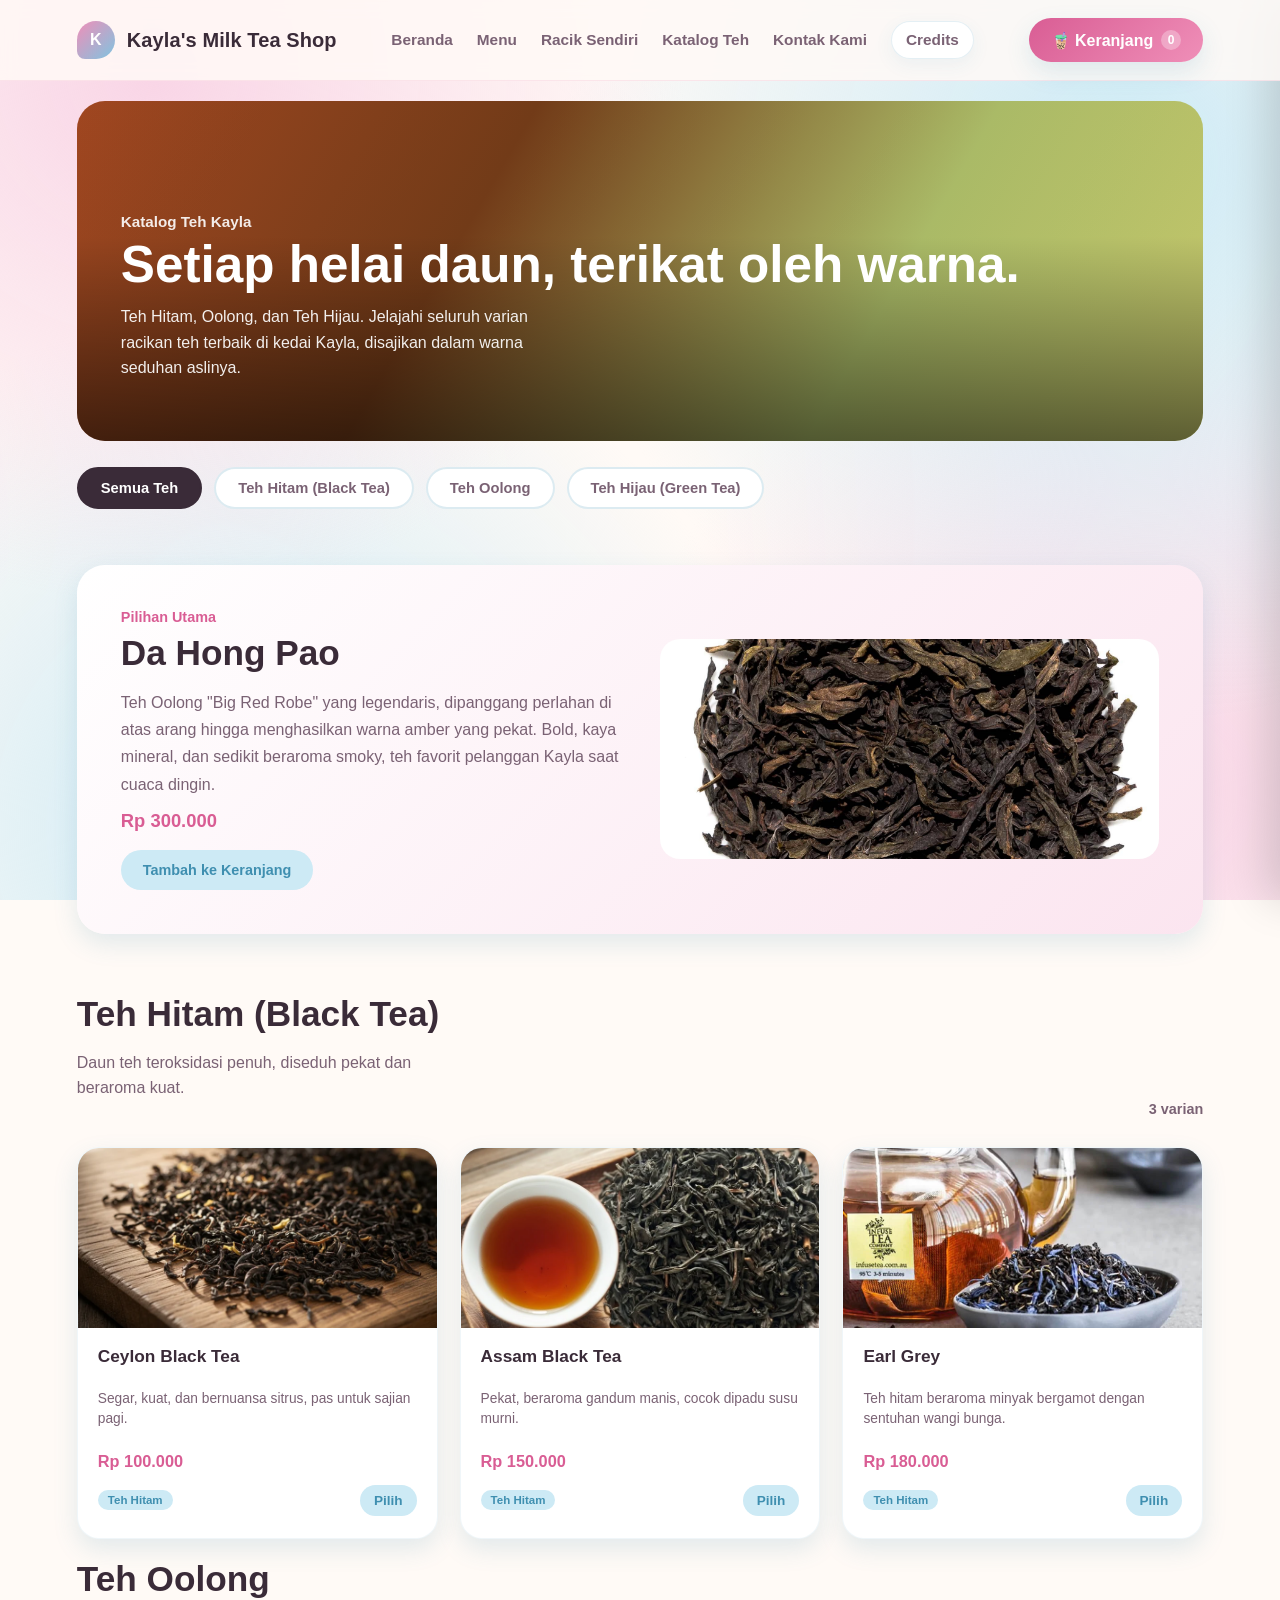
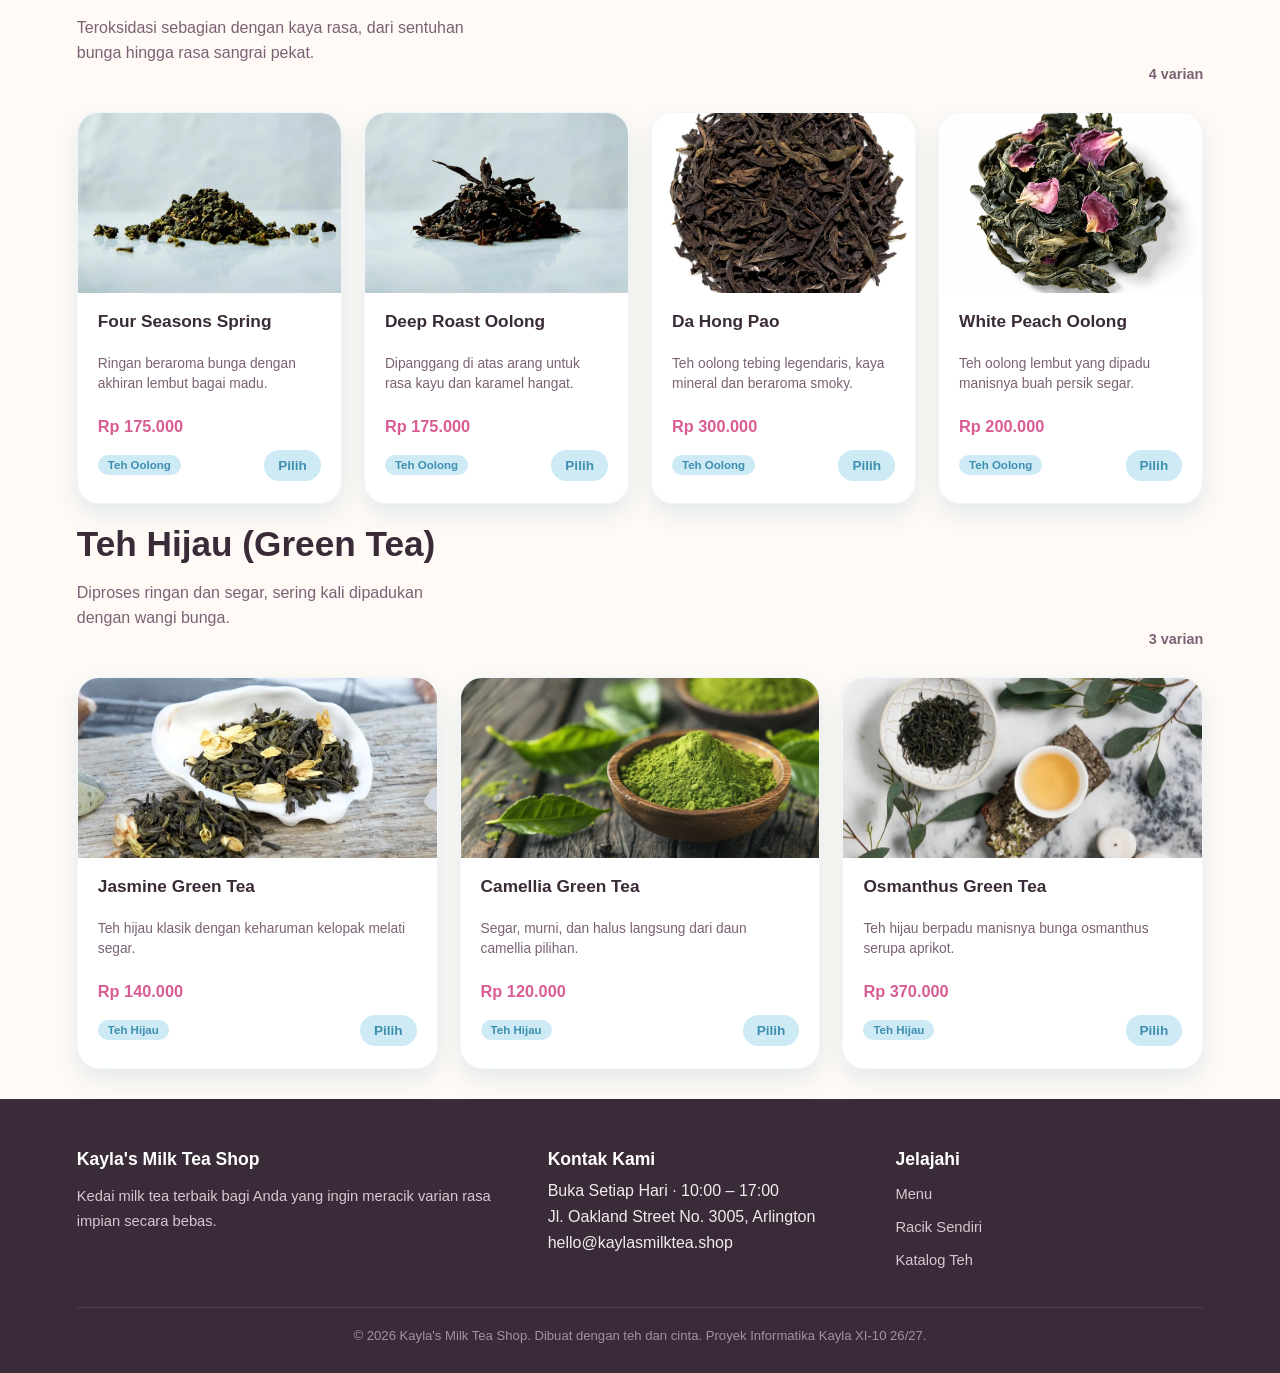
==== catalogue.html @ 1585f3e2 "Remove add to cart button listener for daHongPao Removed event listener for adding daHongPao to cart" ====
<!doctype html>
<html lang="id">
  <head>
    <meta charset="UTF-8" />
    <meta name="viewport" content="width=device-width, initial-scale=1.0" />
    <title>Katalog Teh · Kayla's Milk Tea Shop</title>
    <style>
      :root {
        --pink-soft: #f9d5e6;
        --pink: #ef8fb8;
        --pink-deep: #d95d94;
        --blue-soft: #cdeaf5;
        --blue: #7fc4e0;
        --blue-deep: #3f8fb0;
        --cream: #fffaf6;
        --ink: #3a2b38;
        --ink-soft: #7a6274;
        --shadow: 0 10px 24px rgba(63, 143, 176, 0.15);
      }

      * {
        box-sizing: border-box;
      }
      html {
        scroll-behavior: smooth;
      }

      body {
        margin: 0;
        background: var(--cream);
        color: var(--ink);
        font-family: "Helvetica", sans-serif;
        overflow-x: hidden;
      }

      h1,
      h2,
      h3,
      .display {
        font-family: "Helvetica", cursive;
        font-weight: 700;
        margin: 0;
      }
      a {
        color: inherit;
        text-decoration: none;
      }

      .bg-swirl {
        position: fixed;
        inset: 0;
        z-index: -1;
        background:
          radial-gradient(
            circle at 12% 8%,
            var(--pink-soft) 0%,
            transparent 38%
          ),
          radial-gradient(
            circle at 88% 18%,
            var(--blue-soft) 0%,
            transparent 42%
          ),
          radial-gradient(
            circle at 20% 92%,
            var(--blue-soft) 0%,
            transparent 40%
          ),
          radial-gradient(
            circle at 90% 88%,
            var(--pink-soft) 0%,
            transparent 38%
          );
      }

      header {
        display: flex;
        align-items: center;
        justify-content: space-between;
        padding: 18px 6vw;
        background: rgba(255, 250, 246, 0.85);
        backdrop-filter: blur(8px);
        border-bottom: 1px solid rgba(217, 93, 148, 0.12);
        position: relative;
        z-index: 100;
      }

      .brand {
        display: flex;
        align-items: center;
        gap: 12px;
      }
      .brand-mark {
        width: 38px;
        height: 38px;
        border-radius: 50% 50% 50% 8px;
        background: linear-gradient(135deg, var(--pink), var(--blue));
        display: flex;
        align-items: center;
        justify-content: center;
        color: white;
        font-weight: 700;
      }
      .brand-name {
        font-size: 1.25rem;
        font-weight: 700;
        letter-spacing: 0.1px;
      }
      .nav-links {
        display: flex;
        gap: 24px;
        align-items: center;
        margin: 0 auto;
      }

      .nav-links a,
      .nav-trigger {
        color: var(--ink-soft);
        font-weight: 700;
        font-size: 0.96rem;
      }

      .nav-links a:hover,
      .nav-links a.current,
      .nav-trigger:hover {
        color: var(--pink-deep);
      }

      .cart-pill {
        display: flex;
        align-items: center;
        justify-content: center;
        gap: 8px;
        background: linear-gradient(135deg, var(--pink-deep), var(--pink));
        color: #fff;
        padding: 12px 22px;
        border-radius: 999px;
        font-weight: 700;
        font: inherit;
        cursor: pointer;
        border: none;
        box-shadow: var(--shadow);
        transition: transform 0.15s;
        flex: 0 0 auto;
      }
      .cart-pill:hover {
        transform: translateY(-2px);
      }
      .cart-count {
        background: rgba(255, 255, 255, 0.3);
        color: #fff;
        border-radius: 50%;
        width: 20px;
        height: 20px;
        display: flex;
        align-items: center;
        justify-content: center;
        font-size: 0.75rem;
      }

      .nav-item {
        position: relative;
      }

      .nav-dropdown {
        position: absolute;
        top: calc(100% + 12px);
        left: 0;
        min-width: 220px;
        background: rgba(255, 255, 255, 0.98);
        border: 1px solid rgba(63, 143, 176, 0.12);
        border-radius: 16px;
        box-shadow: var(--shadow);
        padding: 10px;
        display: flex;
        flex-direction: column;
        gap: 6px;
        opacity: 0;
        visibility: hidden;
        transform: translateY(-8px);
        transition:
          opacity 0.2s ease,
          transform 0.2s ease,
          visibility 0.2s ease;
        z-index: 60;
      }

      .nav-item:hover .nav-dropdown,
      .nav-item:focus-within .nav-dropdown {
        opacity: 1;
        visibility: visible;
        transform: translateY(0);
      }

      .nav-dropdown a {
        display: block;
        padding: 10px 12px;
        border-radius: 10px;
        border: none;
        color: var(--ink-soft);
        background: transparent;
      }

      .nav-dropdown a:hover {
        background: var(--pink-soft);
        color: var(--pink-deep);
      }

      .nav-trigger {
        display: inline-flex;
        align-items: center;
        gap: 10px;
        background: #fff;
        border: 1px solid rgba(63, 143, 176, 0.14);
        border-radius: 999px;
        cursor: pointer;
        padding: 9px 14px;
        font: inherit;
        font-weight: 700;
        color: var(--ink-soft);
        box-shadow: 0 6px 18px rgba(63, 143, 176, 0.08);
        font-size: 0.96rem;
      }

      .nav-trigger:hover {
        color: var(--pink-deep);
      }

      .btn {
        display: inline-flex;
        align-items: center;
        justify-content: center;
        padding: 14px 26px;
        border-radius: 999px;
        font-weight: 700;
        font-size: 1rem;
        text-decoration: none;
        cursor: pointer;
        border: 2px solid transparent;
        transition:
          transform 0.15s,
          box-shadow 0.15s;
      }
      .btn:hover {
        transform: translateY(-2px);
      }
      .btn-primary {
        background: linear-gradient(135deg, var(--pink-deep), var(--pink));
        color: #fff;
        box-shadow: var(--shadow);
      }

      .cat-hero {
        position: relative;
        margin: 20px 6vw 0;
        border-radius: 28px;
        overflow: hidden;
        min-height: 340px;
        display: flex;
        align-items: flex-end;
        background: linear-gradient(
          120deg,
          #a84a22 0%,
          #783e19 35%,
          #b3c46c 70%,
          #cfd170 100%
        );
      }
      .cat-hero::after {
        content: "";
        position: absolute;
        inset: 0;
        background: linear-gradient(
          0deg,
          rgba(0, 0, 0, 0.55),
          rgba(0, 0, 0, 0.05) 60%
        );
      }
      .cat-hero-content {
        position: relative;
        z-index: 2;
        padding: 44px;
        color: #fff;
      }
      .cat-hero-eyebrow {
        text-transform: none;
        font-weight: 700;
        opacity: 0.9;
        font-size: 0.95rem;
        margin-bottom: 8px;
      }
      .cat-hero h1 {
        font-size: clamp(2rem, 4.5vw, 3.2rem);
        line-height: 1.05;
      }
      .cat-hero p {
        max-width: 52ch;
        margin-top: 12px;
        opacity: 0.92;
        line-height: 1.6;
      }

      .cat-strip {
        display: flex;
        gap: 12px;
        overflow-x: auto;
        padding: 26px 6vw 6px;
        scrollbar-width: none;
      }
      .cat-strip::-webkit-scrollbar {
        display: none;
      }
      .cat-chip {
        flex: 0 0 auto;
        padding: 11px 22px;
        border-radius: 999px;
        background: #fff;
        border: 2px solid rgba(63, 143, 176, 0.18);
        font-weight: 700;
        color: var(--ink-soft);
        cursor: pointer;
        transition: all 0.2s;
        font-size: 0.92rem;
      }
      .cat-chip.active {
        background: var(--ink);
        border-color: var(--ink);
        color: #fff;
      }

      section {
        max-width: 1280px;
        margin: 0 auto;
        padding: 50px 6vw;
      }
      .section-head {
        display: flex;
        justify-content: space-between;
        align-items: flex-end;
        gap: 20px;
        margin-bottom: 30px;
        flex-wrap: wrap;
      }
      .section-head h2 {
        font-size: clamp(1.6rem, 3vw, 2.2rem);
      }
      .section-head p {
        color: var(--ink-soft);
        max-width: 44ch;
        line-height: 1.6;
      }
      .section-count {
        font-weight: 700;
        color: var(--ink-soft);
        font-size: 0.9rem;
      }

      .tea-category {
        padding-top: 10px;
        padding-bottom: 10px;
        scroll-margin-top: 100px;
      }

      .tea-grid {
        display: grid;
        grid-template-columns: repeat(auto-fit, minmax(240px, 1fr));
        gap: 22px;
      }

      .tea-card {
        background: #fff;
        border-radius: 22px;
        overflow: hidden;
        box-shadow: var(--shadow);
        border: 1px solid rgba(63, 143, 176, 0.08);
        cursor: pointer;
        transition:
          transform 0.2s,
          box-shadow 0.2s;
        display: flex;
        flex-direction: column;
      }
      .tea-card:hover {
        transform: translateY(-6px);
        box-shadow: 0 16px 30px rgba(217, 93, 148, 0.22);
      }

      .tea-swatch {
        height: 180px;
        position: relative;
        overflow: hidden;
        background: var(--pink-soft);
      }
      .tea-swatch img {
        display: block;
        width: 100%;
        height: 100%;
        object-fit: cover;
      }

      .tea-card-body {
        padding: 18px 20px 22px;
        display: flex;
        flex-direction: column;
        gap: 8px;
        flex-grow: 1;
      }

      .tea-card-body h3 {
        font-size: 1.08rem;
      }
      .tea-tagline {
        color: var(--ink-soft);
        font-size: 0.86rem;
        line-height: 1.5;
        flex-grow: 1;
      }

      .tea-card-price {
        color: var(--pink-deep);
        font-weight: 800;
        font-size: 1.02rem;
      }

      .tea-card-foot {
        display: flex;
        justify-content: space-between;
        align-items: center;
        margin-top: 6px;
      }

      .tea-category-pill {
        font-size: 0.72rem;
        font-weight: 700;
        color: var(--blue-deep);
        background: var(--blue-soft);
        padding: 4px 10px;
        border-radius: 999px;
      }

      .add-btn {
        background: var(--blue-soft);
        color: var(--blue-deep);
        border: none;
        border-radius: 999px;
        padding: 8px 14px;
        font-weight: 700;
        font-size: 0.85rem;
        cursor: pointer;
        transition: background 0.2s;
      }
      .add-btn:hover {
        background: var(--blue);
        color: #fff;
      }

      .spotlight {
        background: linear-gradient(135deg, #fff, var(--pink-soft) 160%);
        border-radius: 28px;
        padding: 44px;
        display: grid;
        grid-template-columns: 1fr 1fr;
        gap: 40px;
        align-items: center;
        box-shadow: var(--shadow);
      }
      .spotlight-swatch {
        display: block;
        width: 100%;
        height: 220px;
        border-radius: 20px;
        object-fit: cover;
      }
      .spotlight-tag {
        font-weight: 700;
        color: var(--pink-deep);
        font-size: 0.9rem;
        margin-bottom: 8px;
      }
      .spotlight h2 {
        font-size: clamp(1.6rem, 3vw, 2.2rem);
        margin-bottom: 12px;
      }
      .spotlight p {
        color: var(--ink-soft);
        line-height: 1.7;
        margin-bottom: 20px;
      }
      .spotlight-price {
        color: var(--pink-deep);
        font-size: 1.15rem;
        font-weight: 800;
        margin: -8px 0 18px;
      }

      .quicklook-strip {
        display: flex;
        gap: 16px;
        overflow-x: auto;
        padding-bottom: 10px;
        scrollbar-width: none;
      }
      .quicklook-strip::-webkit-scrollbar {
        display: none;
      }
      .quicklook-item {
        flex: 0 0 auto;
        width: 150px;
        text-align: center;
        cursor: pointer;
      }
      .quicklook-swatch {
        width: 150px;
        height: 150px;
        border-radius: 50%;
        margin-bottom: 10px;
        border: 4px solid #fff;
        box-shadow: var(--shadow);
        transition: transform 0.2s;
        overflow: hidden;
      }
      .quicklook-swatch img {
        display: block;
        width: 100%;
        height: 100%;
        object-fit: cover;
      }
      .quicklook-item:hover .quicklook-swatch {
        transform: scale(1.05);
      }
      .quicklook-item span {
        font-weight: 700;
        font-size: 0.88rem;
        color: var(--ink);
      }
      .quicklook-item .quicklook-price {
        display: block;
        margin-top: 4px;
        color: var(--pink-deep);
        font-size: 0.82rem;
      }

      .toast {
        position: fixed;
        bottom: 26px;
        left: 50%;
        transform: translateX(-50%) translateY(20px);
        background: var(--ink);
        color: #fff;
        padding: 14px 22px;
        border-radius: 999px;
        font-weight: 700;
        box-shadow: 0 12px 30px rgba(0, 0, 0, 0.25);
        opacity: 0;
        pointer-events: none;
        transition:
          opacity 0.25s,
          transform 0.25s;
        z-index: 100;
        font-size: 0.92rem;
      }
      .toast.show {
        opacity: 1;
        transform: translateX(-50%) translateY(0);
      }

      .cart-item {
        display: flex;
        justify-content: space-between;
        background: var(--cream);
        border-radius: 14px;
        padding: 12px 14px;
        font-size: 0.9rem;
      }
      .cart-item button {
        background: none;
        border: none;
        color: var(--pink-deep);
        font-weight: 700;
        cursor: pointer;
      }
      .order-total {
        display: flex;
        justify-content: space-between;
        font-weight: 800;
        font-size: 1.2rem;
        border-top: 2px dashed rgba(63, 143, 176, 0.2);
        margin-top: 10px;
        padding-top: 14px;
        color: var(--ink);
      }
      .cart-drawer {
        position: fixed;
        top: 0;
        right: 0;
        height: 100%;
        width: min(380px, 92vw);
        background: #fff;
        box-shadow: -14px 0 40px rgba(0, 0, 0, 0.15);
        transform: translateX(100%);
        transition: transform 0.3s ease;
        z-index: 130;
        padding: 28px 24px;
        display: flex;
        flex-direction: column;
      }
      .cart-drawer.open {
        transform: translateX(0);
      }
      .cart-drawer-head {
        display: flex;
        justify-content: space-between;
        align-items: center;
        margin-bottom: 20px;
      }
      .cart-close {
        background: none;
        border: none;
        font-size: 1.4rem;
        cursor: pointer;
        color: var(--ink-soft);
      }
      .cart-items {
        flex-grow: 1;
        overflow-y: auto;
        display: flex;
        flex-direction: column;
        gap: 12px;
      }

      .cart-item-actions {
        flex: 0 0 auto;
        text-align: right;
      }
      .cart-item button {
        background: none;
        border: none;
        color: var(--pink-deep);
        font-weight: 700;
        cursor: pointer;
        padding: 4px 0;
      }
      .cart-empty {
        color: var(--ink-soft);
        text-align: center;
        margin-top: 40px;
      }
      .cart-drawer .order-total {
        margin-top: 16px;
      }
      .checkout-note {
        color: var(--ink-soft);
        font-size: 0.78rem;
        line-height: 1.45;
        margin: 10px 0 0;
        text-align: center;
      }
      .cart-drawer button:disabled {
        cursor: not-allowed;
        opacity: 0.5;
        transform: none;
      }
      .overlay {
        position: fixed;
        inset: 0;
        background: rgba(58, 43, 56, 0.35);
        opacity: 0;
        pointer-events: none;
        transition: opacity 0.3s;
        z-index: 120;
      }
      .overlay.show {
        opacity: 1;
        pointer-events: auto;
      }

      footer {
        background: var(--ink);
        color: #f4e9ef;
        padding: 50px 6vw 30px;
        margin-top: 20px;
      }
      .footer-grid {
        max-width: 1280px;
        margin: 0 auto;
        display: grid;
        grid-template-columns: 1.4fr 1fr 1fr;
        gap: 40px;
      }
      footer h3 {
        color: #fff;
        margin-bottom: 12px;
        font-size: 1.1rem;
      }
      footer p,
      footer a {
        color: #d8c7d2;
        font-size: 0.92rem;
        line-height: 1.7;
      }
      footer ul {
        list-style: none;
        padding: 0;
        margin: 0;
        display: flex;
        flex-direction: column;
        gap: 8px;
      }
      .footer-bottom {
        max-width: 1280px;
        margin: 34px auto 0;
        padding-top: 20px;
        border-top: 1px solid rgba(255, 255, 255, 0.12);
        font-size: 0.82rem;
        color: #a790a0;
        text-align: center;
      }

      @media (max-width: 860px) {
        .spotlight {
          grid-template-columns: 1fr;
        }
        .footer-grid {
          grid-template-columns: 1fr;
        }
      }

      @media (max-width: 760px) {
        nav {
          display: none;
        }
        .nav-links {
          display: none;
        }
      }
    </style>
    <link rel="stylesheet" href="header.css" />
  </head>
  <body>
    <div class="bg-swirl"></div>

    <header>
      <a href="index.html" class="brand">
        <div class="brand-mark">K</div>
        <div class="brand-name">Kayla's Milk Tea Shop</div>
      </a>
      <nav class="nav-links">
        <a href="index.html">Beranda</a>
        <a href="index.html#menu">Menu</a>
        <a href="index.html#build">Racik Sendiri</a>
        <a href="catalogue.html">Katalog Teh</a>
        <a href="index.html#visit">Kontak Kami</a>
        <li class="nav-item" style="list-style: none">
          <button class="nav-trigger" type="button">Credits</button>
          <div class="nav-dropdown">
            <a href="image-source.html">Image Source</a>
            <a href="codes-used.html">Codes Used</a>
            <a href="reference-videos.html">Reference Videos</a>
          </div>
        </li>
      </nav>
      <button class="cart-pill" id="cartOpenBtn" type="button">
        🧋 Keranjang <span class="cart-count" id="cartCount"></span>
      </button>
    </header>

    <div class="cat-hero">
      <div class="cat-hero-content">
        <div class="cat-hero-eyebrow">Katalog Teh Kayla</div>
        <h1>Setiap helai daun, terikat oleh warna.</h1>
        <p>
          Teh Hitam, Oolong, dan Teh Hijau. Jelajahi seluruh varian racikan teh
          terbaik di kedai Kayla, disajikan dalam warna seduhan aslinya.
        </p>
      </div>
    </div>

    <div class="cat-strip" id="catStrip">
      <button class="cat-chip active" data-target="all">Semua Teh</button>
      <button class="cat-chip" data-target="black">
        Teh Hitam (Black Tea)
      </button>
      <button class="cat-chip" data-target="oolong">Teh Oolong</button>
      <button class="cat-chip" data-target="green">
        Teh Hijau (Green Tea)
      </button>
    </div>

    <section>
      <div class="spotlight">
        <div>
          <div class="spotlight-tag">Pilihan Utama</div>
          <h2>Da Hong Pao</h2>
          <p>
            Teh Oolong "Big Red Robe" yang legendaris, dipanggang perlahan di
            atas arang hingga menghasilkan warna amber yang pekat. Bold, kaya
            mineral, dan sedikit beraroma smoky, teh favorit pelanggan Kayla
            saat cuaca dingin.
          </p>
          <div class="spotlight-price" id="spotlightPrice"></div>
          <button
            class="add-btn"
            style="padding: 12px 22px; font-size: 0.9rem"
            data-name="Da Hong Pao"
          >
            Tambah ke Keranjang
          </button>
        </div>
        <img
          class="spotlight-swatch"
          src="img/dhp.jpg"
          alt="Da Hong Pao tea leaves"
          loading="lazy"
        />
      </div>
    </section>

    <section class="tea-category" id="black" data-category="black">
      <div class="section-head">
        <div>
          <h2>Teh Hitam (Black Tea)</h2>
          <p>Daun teh teroksidasi penuh, diseduh pekat dan beraroma kuat.</p>
        </div>
        <div class="section-count">3 varian</div>
      </div>
      <div class="tea-grid" data-grid="black"></div>
    </section>

    <section class="tea-category" id="oolong" data-category="oolong">
      <div class="section-head">
        <div>
          <h2>Teh Oolong</h2>
          <p>
            Teroksidasi sebagian dengan kaya rasa, dari sentuhan bunga hingga
            rasa sangrai pekat.
          </p>
        </div>
        <div class="section-count">4 varian</div>
      </div>
      <div class="tea-grid" data-grid="oolong"></div>
    </section>

    <section class="tea-category" id="green" data-category="green">
      <div class="section-head">
        <div>
          <h2>Teh Hijau (Green Tea)</h2>
          <p>
            Diproses ringan dan segar, sering kali dipadukan dengan wangi bunga.
          </p>
        </div>
        <div class="section-count">3 varian</div>
      </div>
      <div class="tea-grid" data-grid="green"></div>
    </section>

    <footer>
      <div class="footer-grid">
        <div>
          <h3>Kayla's Milk Tea Shop</h3>
          <p>
            Kedai milk tea terbaik bagi Anda yang ingin meracik varian rasa
            impian secara bebas.
          </p>
        </div>
        <div>
          <h3>Kontak Kami</h3>
          <ul>
            <li>Buka Setiap Hari · 10:00 – 17:00</li>
            <li>Jl. Oakland Street No. 3005, Arlington</li>
            <li>hello@kaylasmilktea.shop</li>
          </ul>
        </div>
        <div>
          <h3>Jelajahi</h3>
          <ul>
            <li><a href="index.html#menu">Menu</a></li>
            <li><a href="index.html#build">Racik Sendiri</a></li>
            <li><a href="catalogue.html">Katalog Teh</a></li>
          </ul>
        </div>
      </div>
      <div class="footer-bottom">
        © 2026 Kayla's Milk Tea Shop. Dibuat dengan teh dan cinta. Proyek
        Informatika Kayla XI-10 26/27.
      </div>
    </footer>

    <div class="toast" id="toast"></div>
    <div class="overlay" id="overlay" aria-hidden="true"></div>
    <aside class="cart-drawer" id="cartDrawer" aria-hidden="true">
      <div class="cart-drawer-head">
        <h3 id="cartTitle">Keranjangmu</h3>
        <button
          class="cart-close"
          id="cartCloseBtn"
          type="button"
          aria-label="Tutup keranjang"
        >
          &times;
        </button>
      </div>
      <div class="cart-items" id="cartItems" aria-live="polite">
        <div class="cart-empty">Keranjangmu kosong, tambahkan milk tea!</div>
      </div>
      <div class="order-total">
        <span>Total</span><span id="cartTotal">Rp 0</span>
      </div>
      <button
        class="btn btn-primary"
        id="checkoutBtn"
        type="button"
        style="width: 100%; margin-top: 16px"
        disabled
      >
        Checkout
      </button>
      <p class="checkout-note">
        Checkout ini hanya simulasi. Tidak ada pembayaran yang diproses.
      </p>
    </aside>

    <script src="cart.js"></script>
    <script>
      const catalogue = {
        black: [
          {
            name: "Ceylon Black Tea",
            image: "img/cbt.webp",
            note: "Segar, kuat, dan bernuansa sitrus, pas untuk sajian pagi.",
            price: 100000,
          },
          {
            name: "Assam Black Tea",
            image: "img/abt.webp",
            note: "Pekat, beraroma gandum manis, cocok dipadu susu murni.",
            price: 150000,
          },
          {
            name: "Earl Grey",
            image: "img/egt.jpg",
            note: "Teh hitam beraroma minyak bergamot dengan sentuhan wangi bunga.",
            price: 180000,
          },
        ],
        oolong: [
          {
            name: "Four Seasons Spring",
            image: "img/fss.webp",
            note: "Ringan beraroma bunga dengan akhiran lembut bagai madu.",
            price: 175000,
          },
          {
            name: "Deep Roast Oolong",
            image: "img/dro.webp",
            note: "Dipanggang di atas arang untuk rasa kayu dan karamel hangat.",
            price: 175000,
          },
          {
            name: "Da Hong Pao",
            image: "img/dhp.jpg",
            note: "Teh oolong tebing legendaris, kaya mineral dan beraroma smoky.",
            price: 300000,
          },
          {
            name: "White Peach Oolong",
            image: "img/wpo.jpg",
            note: "Teh oolong lembut yang dipadu manisnya buah persik segar.",
            price: 200000,
          },
        ],
        green: [
          {
            name: "Jasmine Green Tea",
            image: "img/jgt.webp",
            note: "Teh hijau klasik dengan keharuman kelopak melati segar.",
            price: 140000,
          },
          {
            name: "Camellia Green Tea",
            image: "img/cgt.webp",
            note: "Segar, murni, dan halus langsung dari daun camellia pilihan.",
            price: 120000,
          },
          {
            name: "Osmanthus Green Tea",
            image: "img/ogt.webp",
            note: "Teh hijau berpadu manisnya bunga osmanthus serupa aprikot.",
            price: 370000,
          },
        ],
      };

      const formatMoney = (amount) => "Rp " + amount.toLocaleString("id-ID");

      const categoryLabel = {
        black: "Teh Hitam",
        oolong: "Teh Oolong",
        green: "Teh Hijau",
      };

      Object.keys(catalogue).forEach((cat) => {
        const grid = document.querySelector(`[data-grid="${cat}"]`);
        catalogue[cat].forEach((tea) => {
          const card = document.createElement("div");
          card.className = "tea-card";
          card.innerHTML = `
        <div class="tea-swatch">
          <img src="${tea.image}" alt="${tea.name}">
        </div>
        <div class="tea-card-body">
          <h3>${tea.name}</h3>
          <p class="tea-tagline">${tea.note}</p>
          <div class="tea-card-price">${formatMoney(tea.price)}</div>
          <div class="tea-card-foot">
            <span class="tea-category-pill">${categoryLabel[cat]}</span>
            <button class="add-btn">Pilih</button>
          </div>
        </div>
      `;
          card.querySelector(".add-btn").addEventListener("click", (e) => {
            e.stopPropagation();
            addTea({
              name: `${tea.name} (1 kg)`,
              price: tea.price,
              image: tea.image,
              note: tea.note,
            });
          });
          grid.appendChild(card);
        });
      });

      const daHongPao = catalogue.oolong.find(
        (tea) => tea.name === "Da Hong Pao",
      );
      document.getElementById("spotlightPrice").textContent = formatMoney(
        daHongPao.price,
      );

      const catStrip = document.getElementById("catStrip");
      const sections = document.querySelectorAll(".tea-category");
      catStrip.addEventListener("click", (e) => {
        if (!e.target.classList.contains("cat-chip")) return;
        [...catStrip.children].forEach((c) => c.classList.remove("active"));
        e.target.classList.add("active");
        const target = e.target.dataset.target;
        if (target === "all") {
          sections.forEach((s) => (s.style.display = ""));
        } else {
          sections.forEach((s) => {
            s.style.display = s.dataset.category === target ? "" : "none";
          });
          document
            .getElementById(target)
            .scrollIntoView({ behavior: "smooth", block: "start" });
        }
      });

      function addTea(tea) {
        if (!tea) return;
        addToCart({
          base: tea.name,
          ice: null,
          toppings: [],
          price: tea.price,
        });
        showToast(`${tea.name} ditambahkan ke keranjang`);
      }
    </script>
  </body>
</html>
---- header.css ----
:root {
  --pink-soft: #f9d5e6;
  --pink: #ef8fb8;
  --pink-deep: #d95d94;
  --blue-soft: #cdeaf5;
  --blue: #7fc4e0;
  --blue-deep: #3f8fb0;
  --cream: #fffaf6;
  --ink: #3a2b38;
  --ink-soft: #7a6274;
  --shadow: 0 10px 24px rgba(63, 143, 176, 0.15);
}

header {
  position: sticky;
  top: 0;
  z-index: 1000;
  display: flex;
  align-items: center;
  justify-content: space-between;
  padding: 18px 6vw;
  background: rgba(255, 250, 246, 0.85);
  backdrop-filter: blur(8px);
  border-bottom: 1px solid rgba(217, 93, 148, 0.12);
}

.brand {
  display: flex;
  align-items: center;
  gap: 12px;
  text-decoration: none;
}

.brand:hover,
.brand:focus,
.brand:visited {
  text-decoration: none;
}

.brand-mark {
  width: 38px;
  height: 38px;
  border-radius: 50% 50% 50% 8px;
  background: linear-gradient(135deg, var(--pink), var(--blue));
  display: flex;
  align-items: center;
  justify-content: center;
  color: #fff;
  font-weight: 700;
}

.brand-name {
  font-size: 1.25rem;
  font-weight: 700;
  letter-spacing: 0.1px;
}

.nav-links {
  display: flex;
  gap: 24px;
  align-items: center;
  margin: 0 auto;
}

.nav-links a,
.nav-trigger {
  color: var(--ink-soft);
  font-weight: 700;
  font-size: 0.96rem;
  text-decoration: none;
}

.nav-links a:hover,
.nav-links a.current,
.nav-trigger:hover {
  color: var(--pink-deep);
}

.nav-item {
  position: relative;
}

.nav-trigger {
  display: inline-flex;
  align-items: center;
  gap: 10px;
  background: #fff;
  border: 1px solid rgba(63, 143, 176, 0.14);
  border-radius: 999px;
  cursor: pointer;
  padding: 9px 14px;
  font: inherit;
  font-weight: 700;
  color: var(--ink-soft);
  box-shadow: 0 6px 18px rgba(63, 143, 176, 0.08);
  font-size: 0.96rem;
}

.nav-trigger-mark {
  width: 0;
  height: 0;
  border-left: 7px solid transparent;
  border-right: 7px solid transparent;
  border-top: 10px solid var(--pink-deep);
  transform: rotate(180deg);
  display: inline-block;
  line-height: 0;
}

.nav-dropdown {
  position: absolute;
  top: calc(100% + 12px);
  left: 0;
  min-width: 220px;
  background: rgba(255, 255, 255, 0.98);
  border: 1px solid rgba(63, 143, 176, 0.12);
  border-radius: 16px;
  box-shadow: var(--shadow);
  padding: 10px;
  display: flex;
  flex-direction: column;
  gap: 6px;
  opacity: 0;
  visibility: hidden;
  transform: translateY(-8px);
  transition:
    opacity 0.2s ease,
    transform 0.2s ease,
    visibility 0.2s ease;
  z-index: 110;
}

.nav-item:hover .nav-dropdown,
.nav-item:focus-within .nav-dropdown {
  opacity: 1;
  visibility: visible;
  transform: translateY(0);
}

.nav-dropdown a {
  display: block;
  padding: 10px 12px;
  border-radius: 10px;
  color: var(--ink-soft);
  text-decoration: none;
}

.nav-dropdown a:hover {
  background: var(--pink-soft);
  color: var(--pink-deep);
}

header .btn,
header .cart-pill {
  display: inline-flex;
  align-items: center;
  justify-content: center;
  padding: 12px 22px;
  border-radius: 999px;
  font: inherit;
  font-weight: 700;
  background: linear-gradient(135deg, var(--pink-deep), var(--pink));
  color: #fff;
  box-shadow: var(--shadow);
  text-decoration: none;
}

.cart-pill {
  gap: 8px;
  cursor: pointer;
  border: none;
  flex: 0 0 auto;
}

.cart-pill:hover {
  transform: translateY(-2px);
}

.cart-count {
  background: rgba(255, 255, 255, 0.3);
  color: #fff;
  border-radius: 50%;
  width: 20px;
  height: 20px;
  display: flex;
  align-items: center;
  justify-content: center;
  font-size: 0.75rem;
}

@media (max-width: 760px) {
  nav {
    display: none;
  }
}
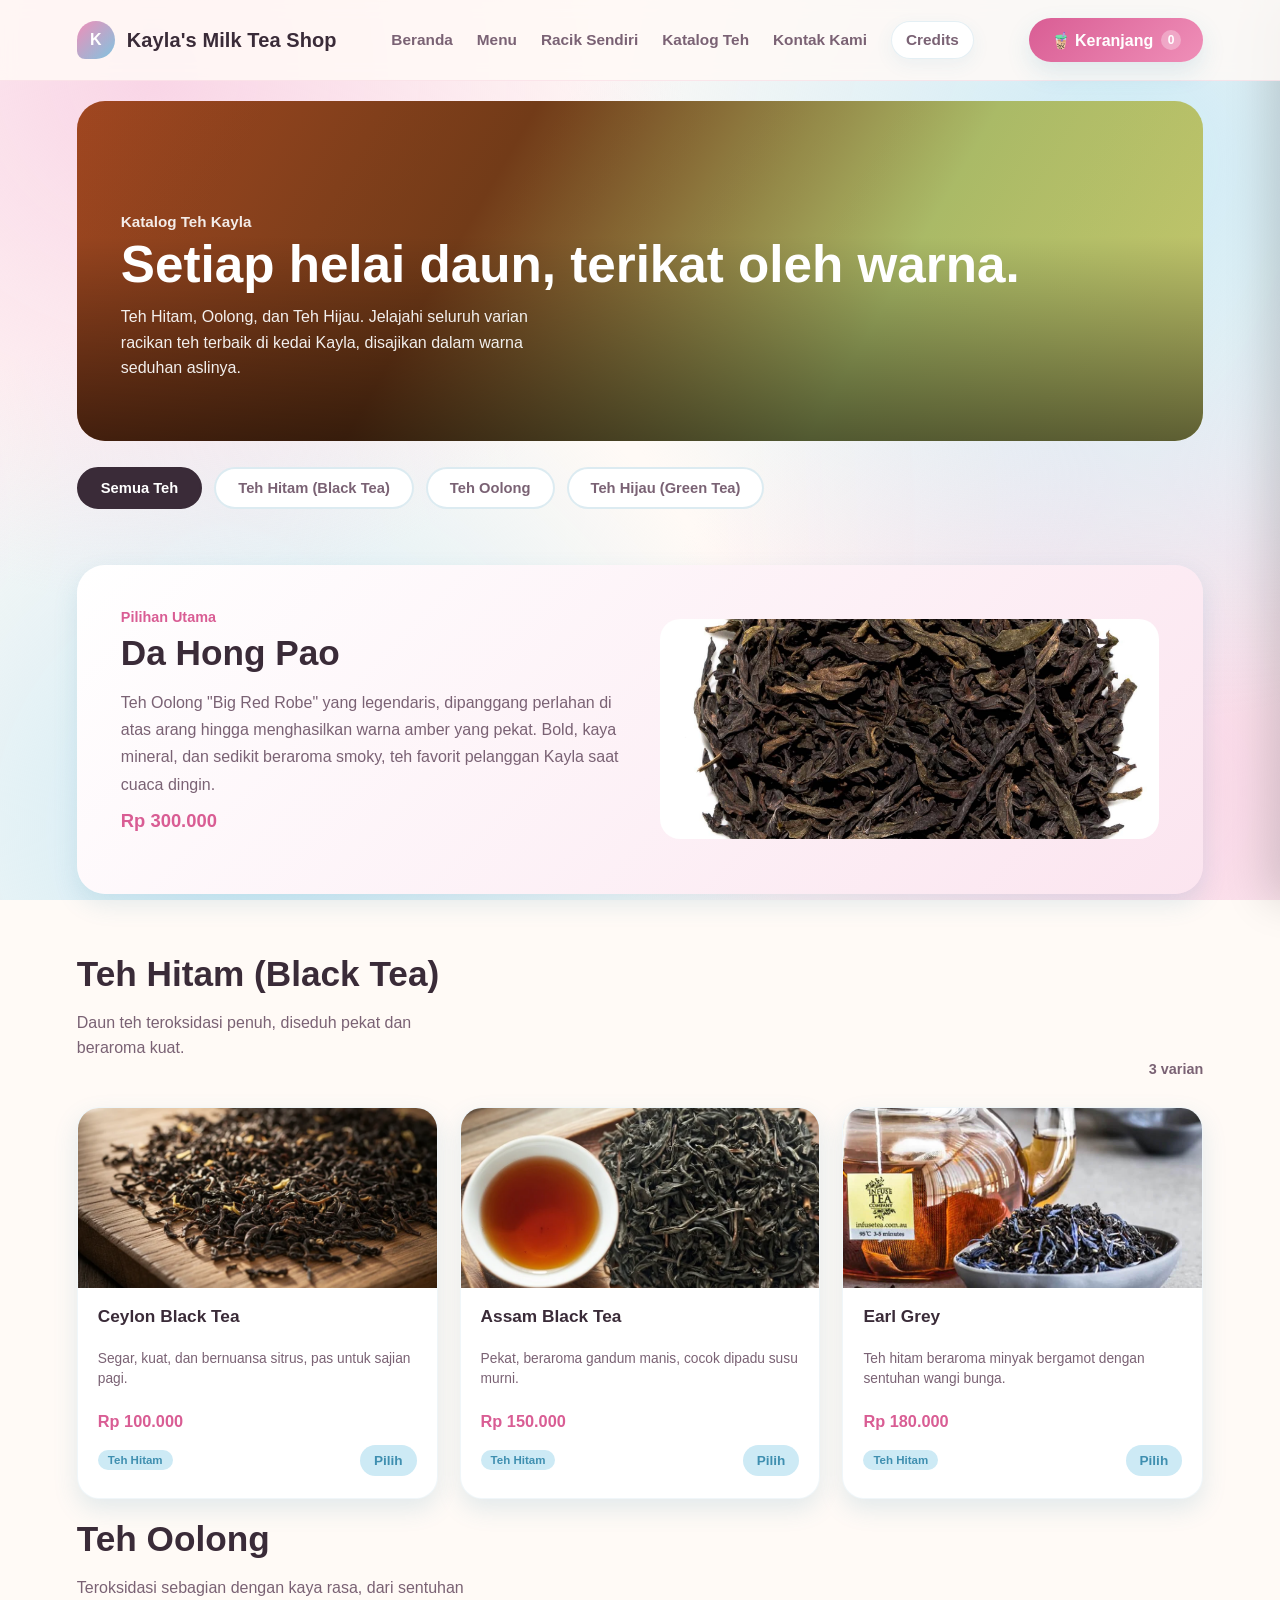
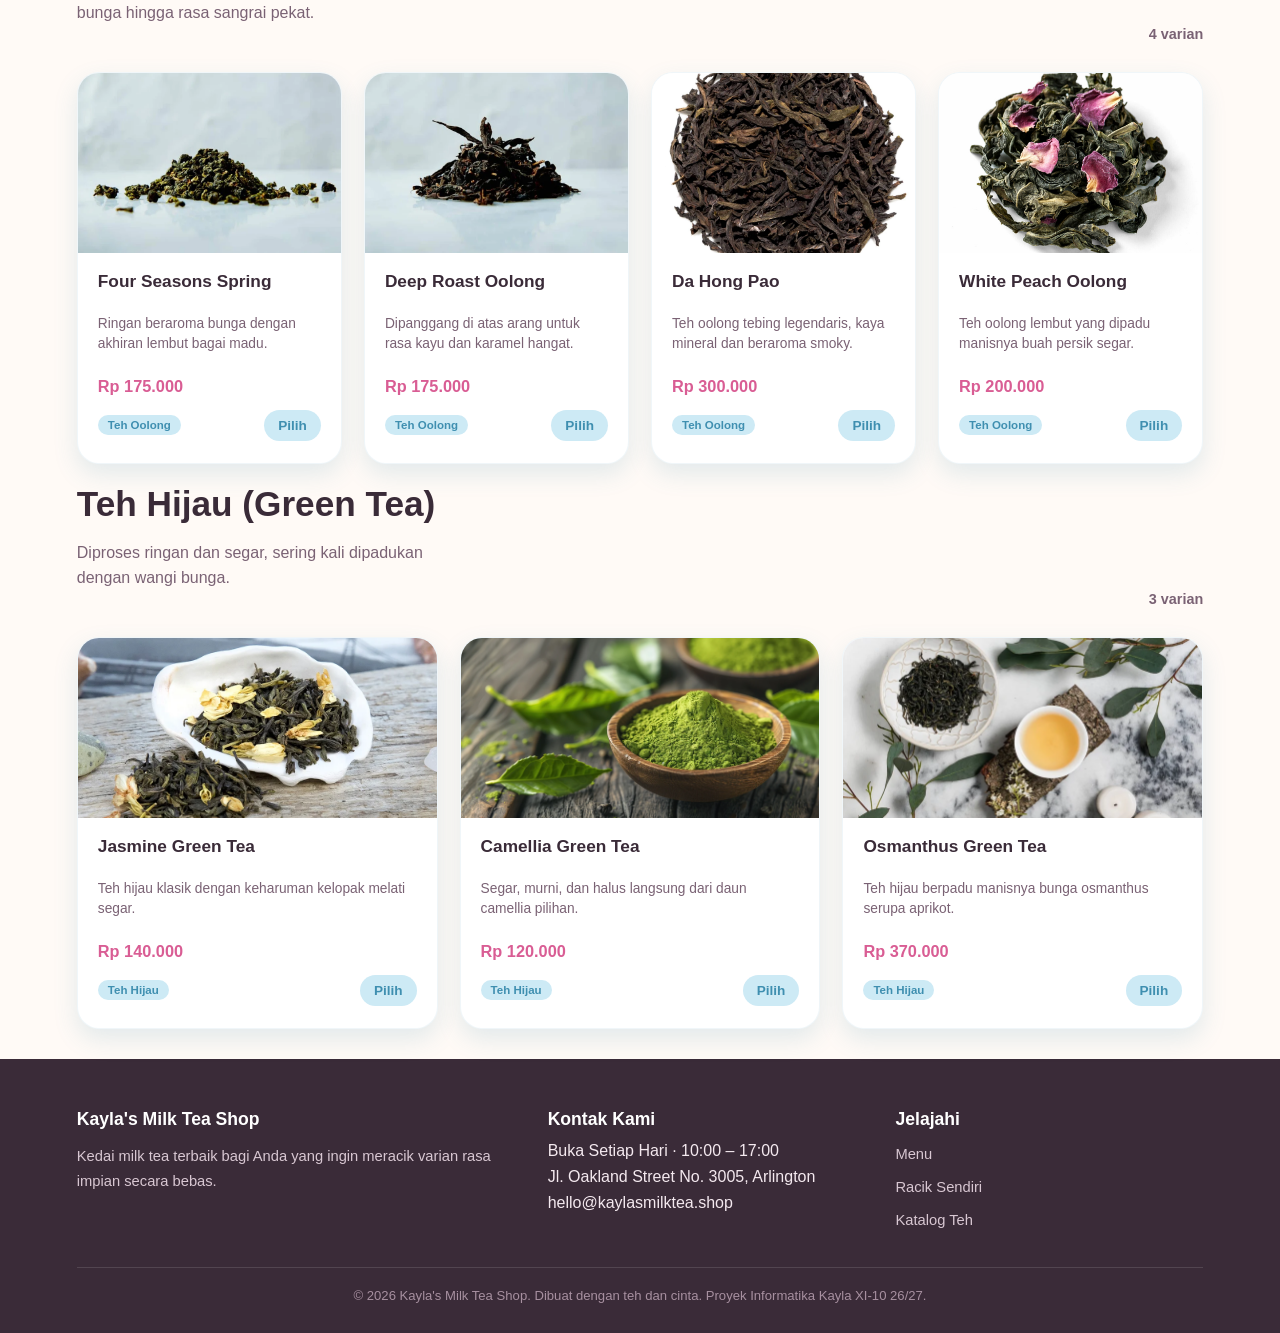
==== commit 2b29c8a7: "Remove 'Add to Cart' button from catalogue Removed the 'Add to Cart' button for the product." ====
--- a/catalogue.html
+++ b/catalogue.html
@@ -798,13 +798,6 @@
             saat cuaca dingin.
           </p>
           <div class="spotlight-price" id="spotlightPrice"></div>
-          <button
-            class="add-btn"
-            style="padding: 12px 22px; font-size: 0.9rem"
-            data-name="Da Hong Pao"
-          >
-            Tambah ke Keranjang
-          </button>
         </div>
         <img
           class="spotlight-swatch"
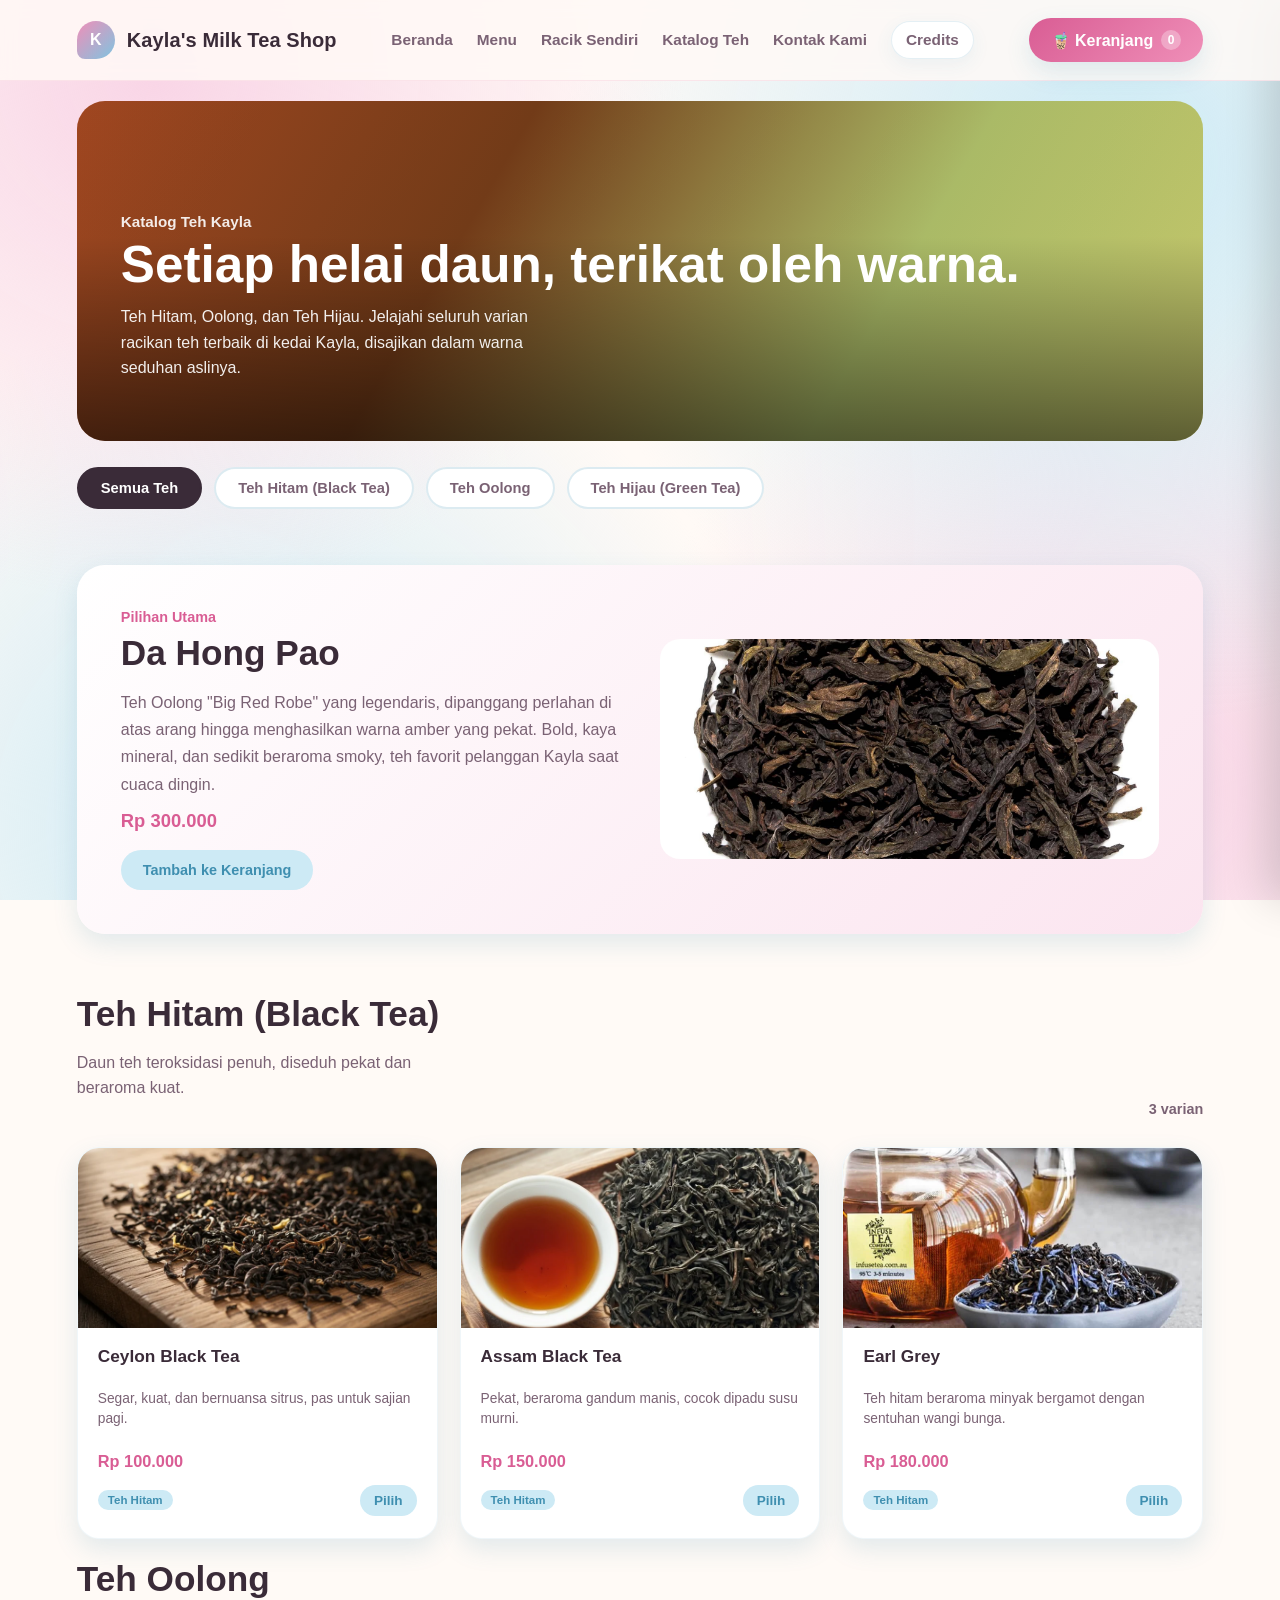
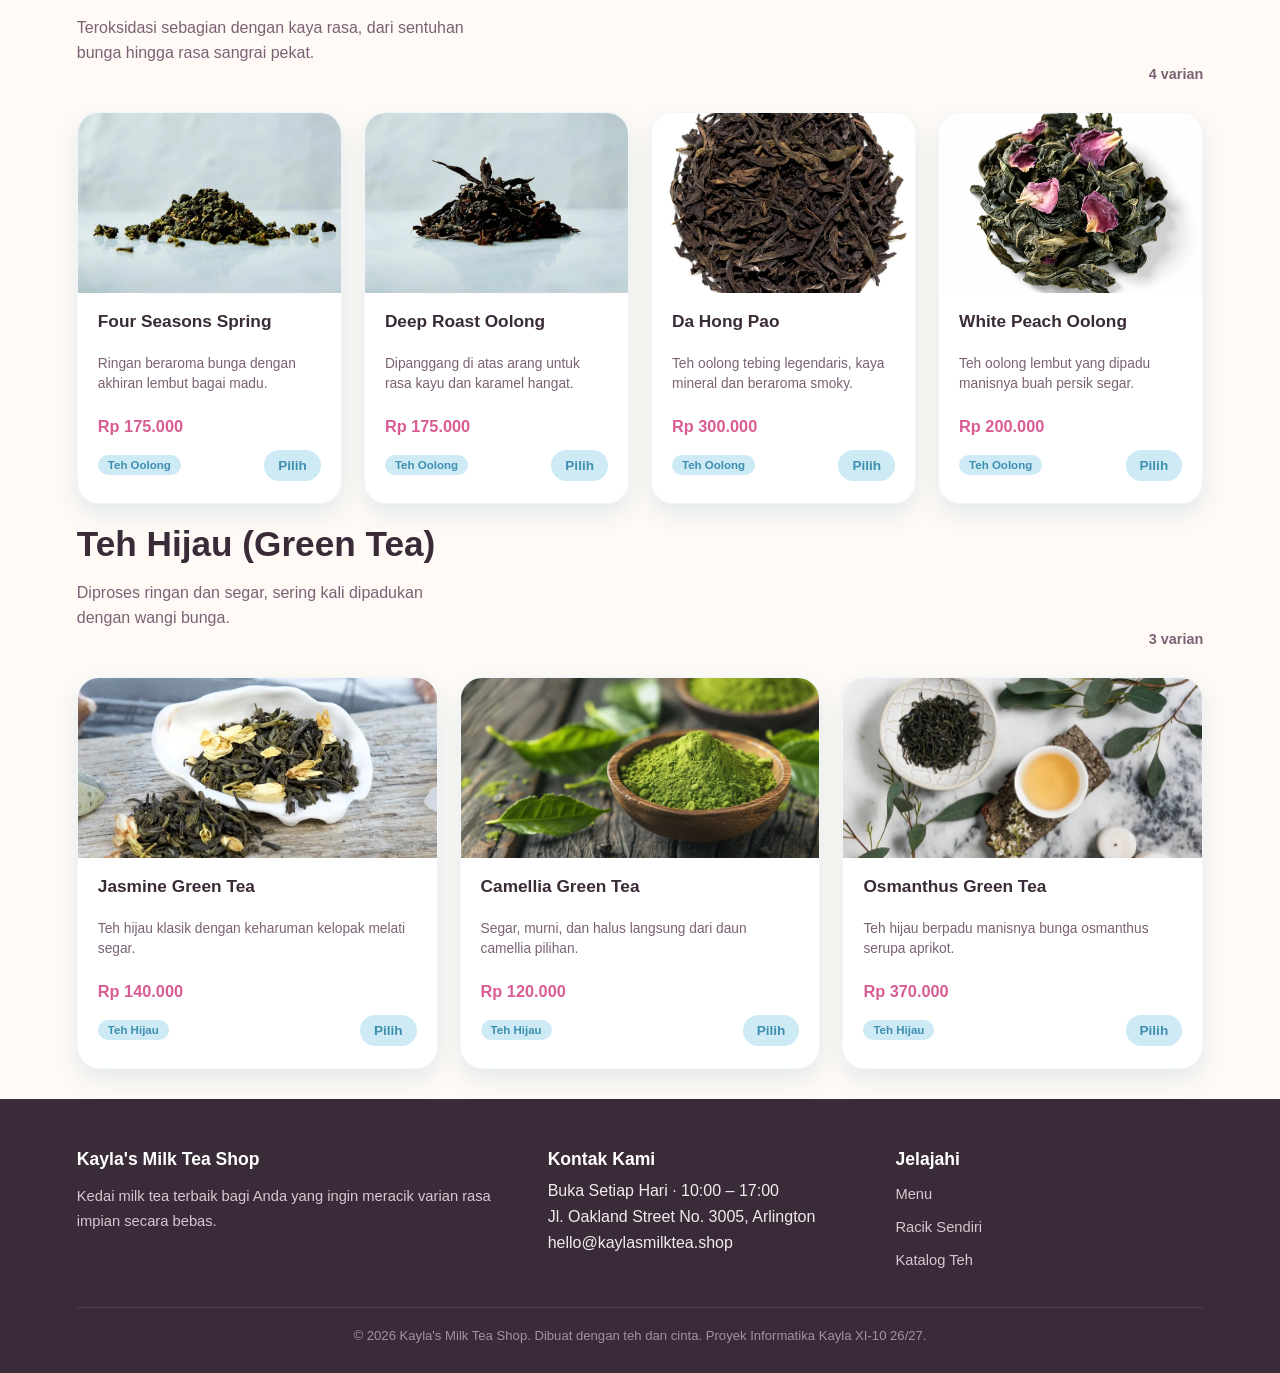
==== commit f6716a7d: "Add files via upload" ====
--- a/catalogue.html
+++ b/catalogue.html
@@ -733,6 +733,132 @@
           display: none;
         }
       }
+      .modal-popup {
+        display: none;
+        position: fixed;
+        z-index: 2000;
+        left: 0;
+        top: 0;
+        width: 100%;
+        height: 100%;
+        background-color: rgba(58, 43, 56, 0.5);
+        backdrop-filter: blur(4px);
+      }
+
+      /* Kotak Konten Popup */
+      .modal-popup-content {
+        background-color: var(--cream, #fffaf6);
+        color: var(--ink);
+        margin: 5% auto;
+        padding: 26px;
+        border-radius: 22px;
+        box-shadow: var(--shadow);
+        border: 1px solid rgba(217, 93, 148, 0.2);
+        width: 90%;
+        max-width: 420px;
+        position: relative;
+        animation: popupSlide 0.3s ease;
+      }
+
+      @keyframes popupSlide {
+        from {
+          transform: translateY(-20px);
+          opacity: 0;
+        }
+        to {
+          transform: translateY(0);
+          opacity: 1;
+        }
+      }
+
+      /* Tombol Tutup (X) */
+      .modal-close-btn {
+        position: absolute;
+        right: 20px;
+        top: 15px;
+        font-size: 28px;
+        color: var(--ink-soft);
+        cursor: pointer;
+      }
+      .modal-close-btn:hover {
+        color: var(--pink-deep);
+      }
+
+      .modal-popup-content h3 {
+        margin-top: 0;
+        color: var(--pink-deep);
+        font-family: "Helvetica", sans-serif;
+      }
+
+      .modal-section {
+        margin-bottom: 20px;
+      }
+
+      .modal-section h4 {
+        margin: 0 0 10px 0;
+        color: var(--ink);
+        font-size: 0.95rem;
+        font-weight: 700;
+      }
+
+      .modal-options {
+        margin: 10px 0;
+        display: flex;
+        flex-direction: column;
+        gap: 12px;
+      }
+
+      .option-item {
+        display: flex;
+        align-items: center;
+        gap: 10px;
+        padding: 12px;
+        background: #fff;
+        border: 1px solid rgba(63, 143, 176, 0.14);
+        border-radius: 12px;
+        cursor: pointer;
+        font-weight: 700;
+        color: var(--ink-soft);
+      }
+
+      .option-item input[type="radio"] {
+        accent-color: var(--pink-deep);
+        width: 18px;
+        height: 18px;
+      }
+
+      #deliveryAddress {
+        width: 100%;
+        height: 60px;
+        padding: 10px;
+        border-radius: 12px;
+        border: 1px solid rgba(63, 143, 176, 0.2);
+        font-family: inherit;
+        font-size: 0.88rem;
+        resize: none;
+        box-sizing: border-box;
+        color: var(--ink);
+      }
+
+      #deliveryAddress:focus {
+        outline: none;
+        border-color: var(--pink-deep);
+      }
+
+      .modal-confirm-btn {
+        width: 100%;
+        padding: 12px;
+        border: none;
+        border-radius: 999px;
+        font-weight: 700;
+        background: linear-gradient(135deg, var(--pink-deep), var(--pink));
+        color: #fff;
+        box-shadow: var(--shadow);
+        cursor: pointer;
+      }
+      .modal-confirm-btn:hover {
+        transform: translateY(-1px);
+      }
     </style>
     <link rel="stylesheet" href="header.css" />
   </head>
@@ -798,6 +924,13 @@
             saat cuaca dingin.
           </p>
           <div class="spotlight-price" id="spotlightPrice"></div>
+          <button
+            class="add-btn"
+            style="padding: 12px 22px; font-size: 0.9rem"
+            data-name="Da Hong Pao"
+          >
+            Tambah ke Keranjang
+          </button>
         </div>
         <img
           class="spotlight-swatch"
@@ -1029,6 +1162,9 @@
       document.getElementById("spotlightPrice").textContent = formatMoney(
         daHongPao.price,
       );
+      document
+        .querySelector(".spotlight .add-btn")
+        .addEventListener("click", () => addToCart(daHongPao));
 
       const catStrip = document.getElementById("catStrip");
       const sections = document.querySelectorAll(".tea-category");
@@ -1060,5 +1196,73 @@
         showToast(`${tea.name} ditambahkan ke keranjang`);
       }
     </script>
+    <!-- Popup Pilihan Checkout!!!  -->
+    <div id="checkoutModal" class="modal-popup" aria-hidden="true">
+      <div class="modal-popup-content">
+        <span id="modalCloseBtn" class="modal-close-btn">&times;</span>
+        <h3>Detail Pemesanan 🧋</h3>
+
+        <!-- Bagian 1: Pembayaran -->
+        <div class="modal-section">
+          <h4>💳 Metode Pembayaran</h4>
+          <div class="modal-options">
+            <label class="option-item">
+              <input
+                type="radio"
+                name="paymentMethod"
+                value="Cash di Kasir"
+                checked
+              />
+              <span>Cash di Kasir</span>
+            </label>
+            <label class="option-item">
+              <input type="radio" name="paymentMethod" value="QRIS" />
+              <span>QRIS (E-Wallet)</span>
+            </label>
+            <label class="option-item">
+              <input type="radio" name="paymentMethod" value="Debit" />
+              <span>Kartu Debit</span>
+            </label>
+          </div>
+        </div>
+
+        <!-- Bagian 2: Pengambilan -->
+        <div class="modal-section">
+          <h4>🛵 Metode Pengambilan</h4>
+          <div class="modal-options">
+            <label class="option-item">
+              <input
+                type="radio"
+                name="fulfillmentMethod"
+                value="Makan di Tempat"
+                checked
+              />
+              <span>Makan di Tempat (Dine-in)</span>
+            </label>
+            <label class="option-item">
+              <input type="radio" name="fulfillmentMethod" value="Take Away" />
+              <span>Bawa Pulang (Take Away)</span>
+            </label>
+            <label class="option-item">
+              <input type="radio" name="fulfillmentMethod" value="Dikirim" />
+              <span>Kirim via Kurir (+ Rp 5.000)</span>
+            </label>
+          </div>
+        </div>
+
+        <!-- Bagian 3: Kolom Alamat Input -->
+        <div id="addressSection" class="modal-section" style="display: none">
+          <h4>📍 Alamat Pengiriman</h4>
+          <textarea
+            id="deliveryAddress"
+            placeholder="Masukkan alamat lengkap rumahmu di sini..."
+          ></textarea>
+        </div>
+
+        <button id="modalConfirmBtn" class="modal-confirm-btn">
+          Konfirmasi Pesanan
+        </button>
+      </div>
+    </div>
   </body>
 </html>
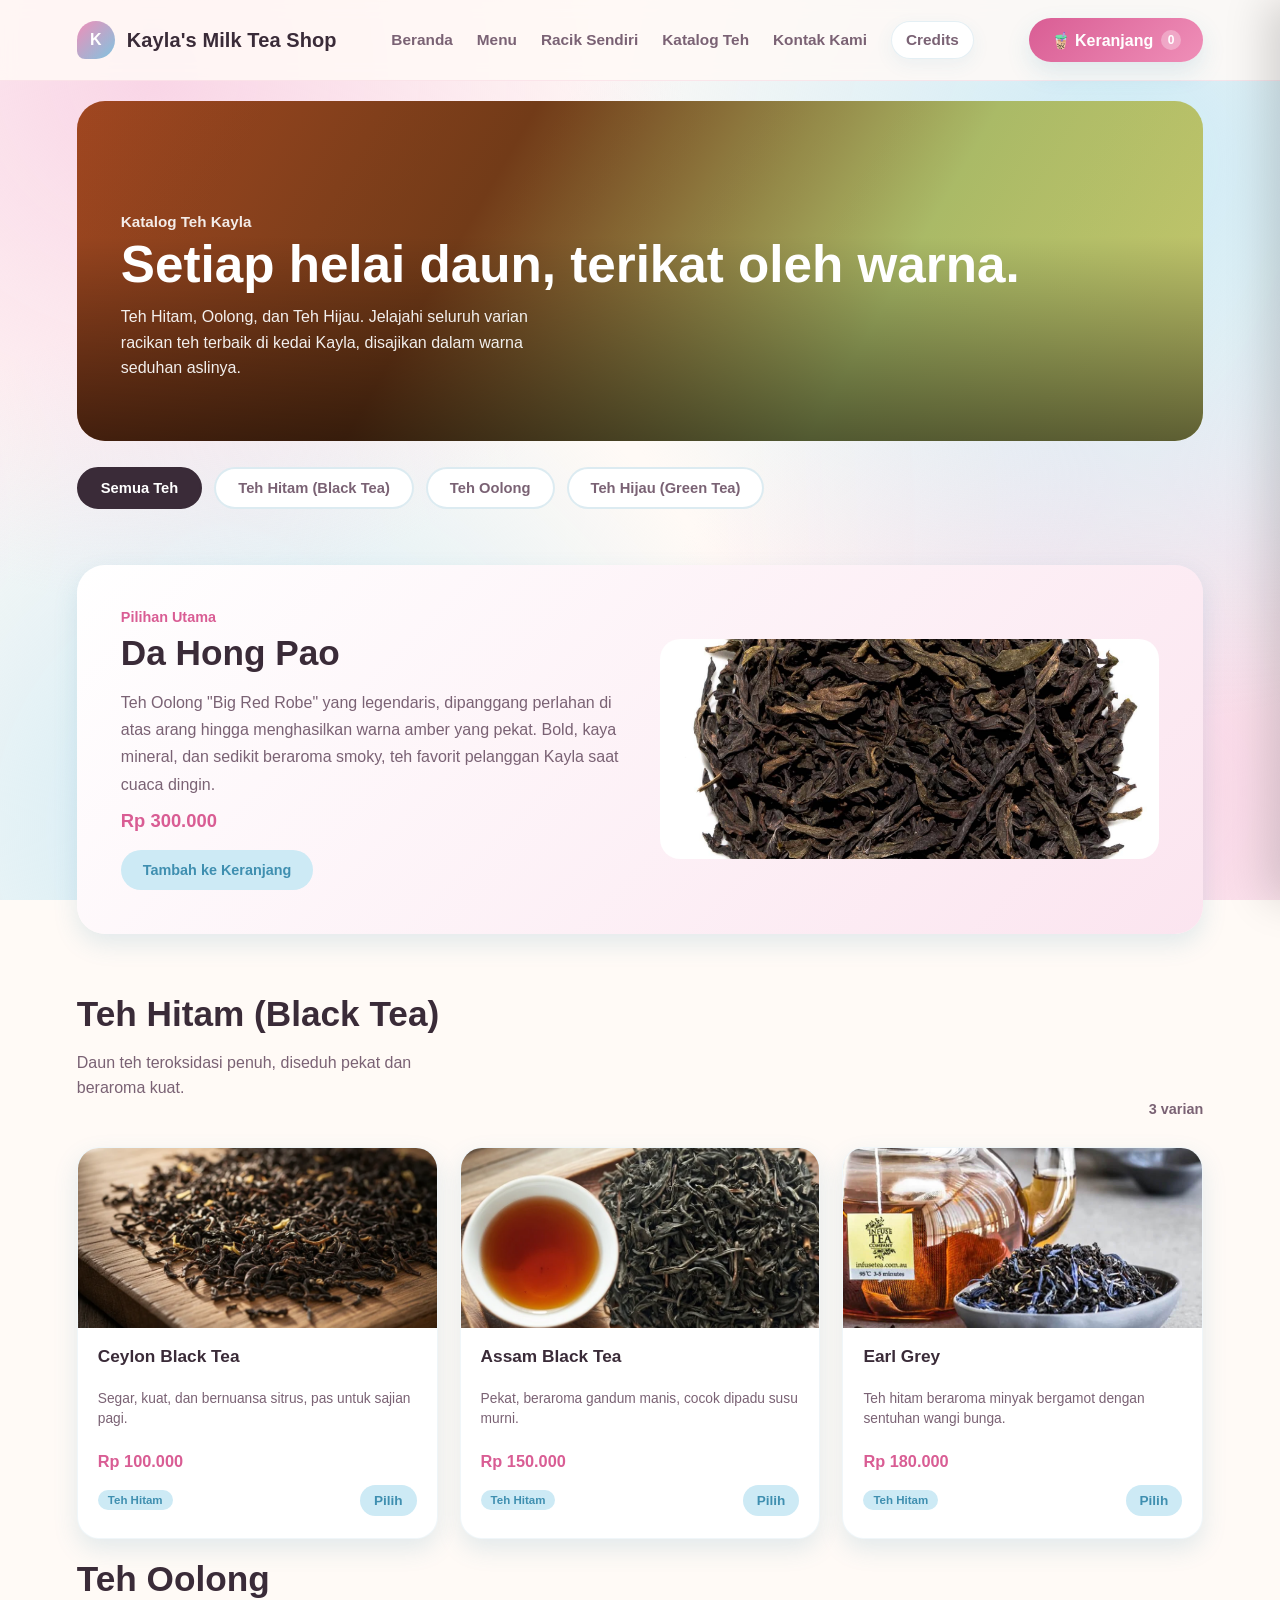
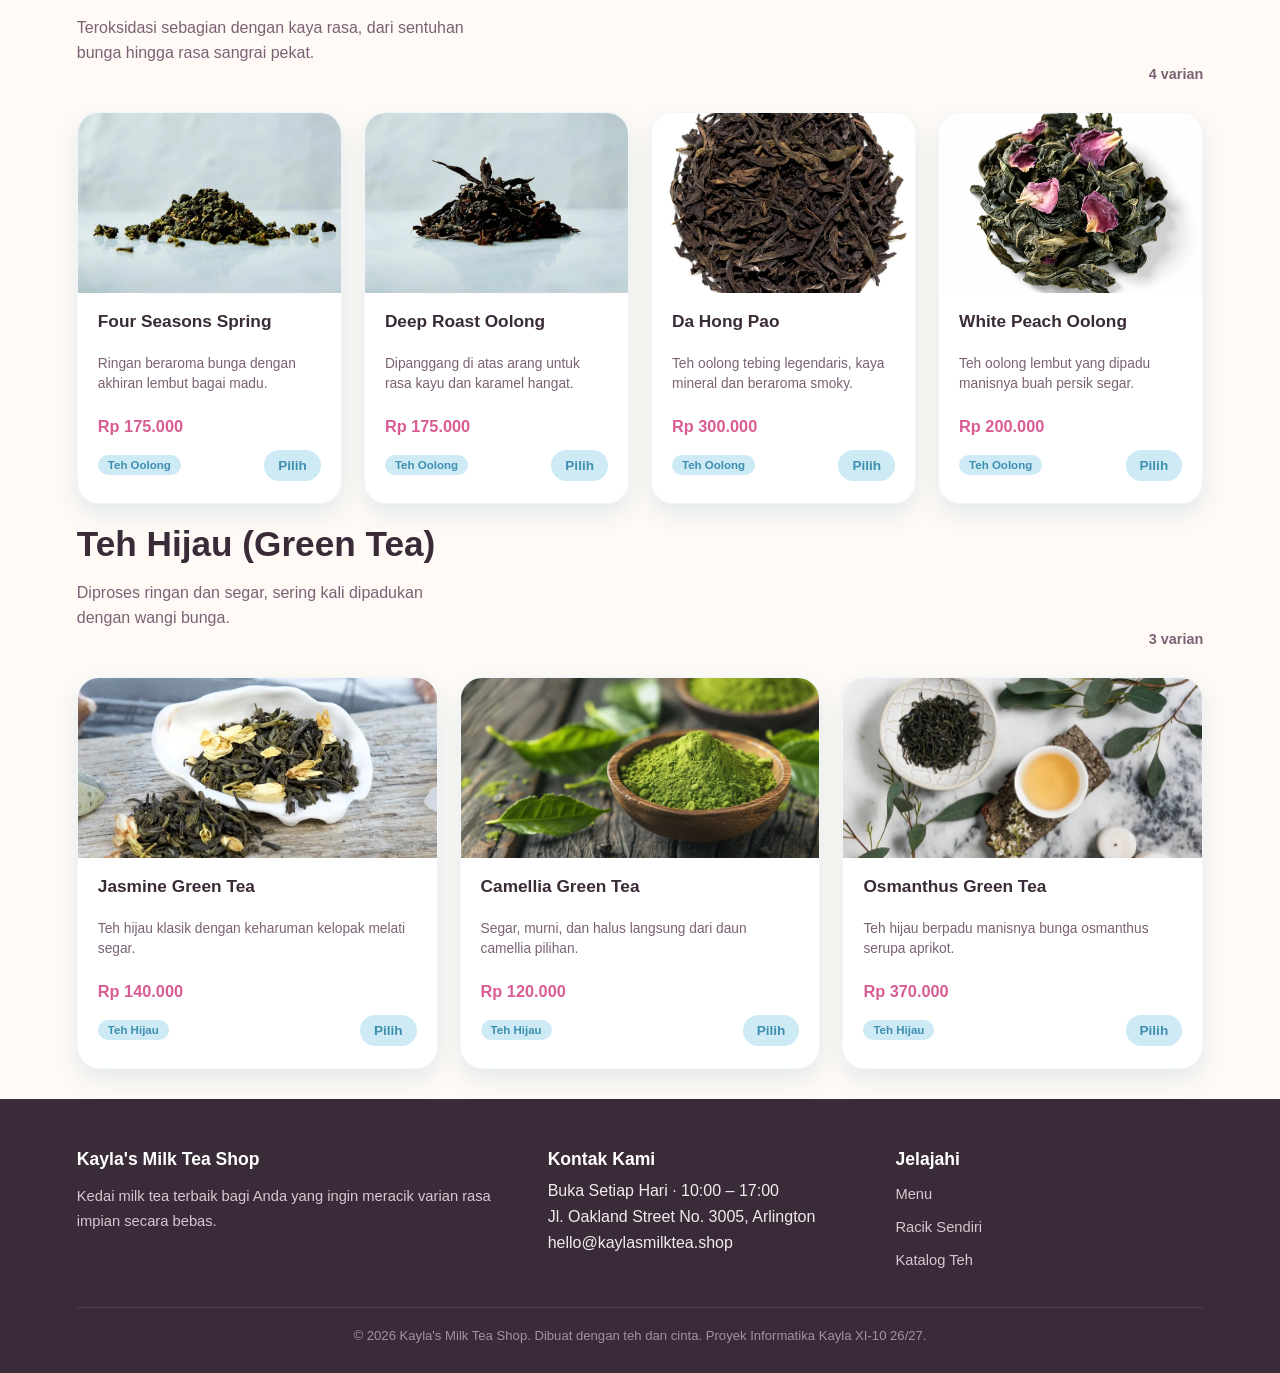
==== commit 2023c102: "Add files via upload" ====
--- a/catalogue.html
+++ b/catalogue.html
@@ -599,7 +599,7 @@
         box-shadow: -14px 0 40px rgba(0, 0, 0, 0.15);
         transform: translateX(100%);
         transition: transform 0.3s ease;
-        z-index: 130;
+        z-index: 1500;
         padding: 28px 24px;
         display: flex;
         flex-direction: column;
@@ -667,7 +667,7 @@
         opacity: 0;
         pointer-events: none;
         transition: opacity 0.3s;
-        z-index: 120;
+        z-index: 1400;
       }
       .overlay.show {
         opacity: 1;
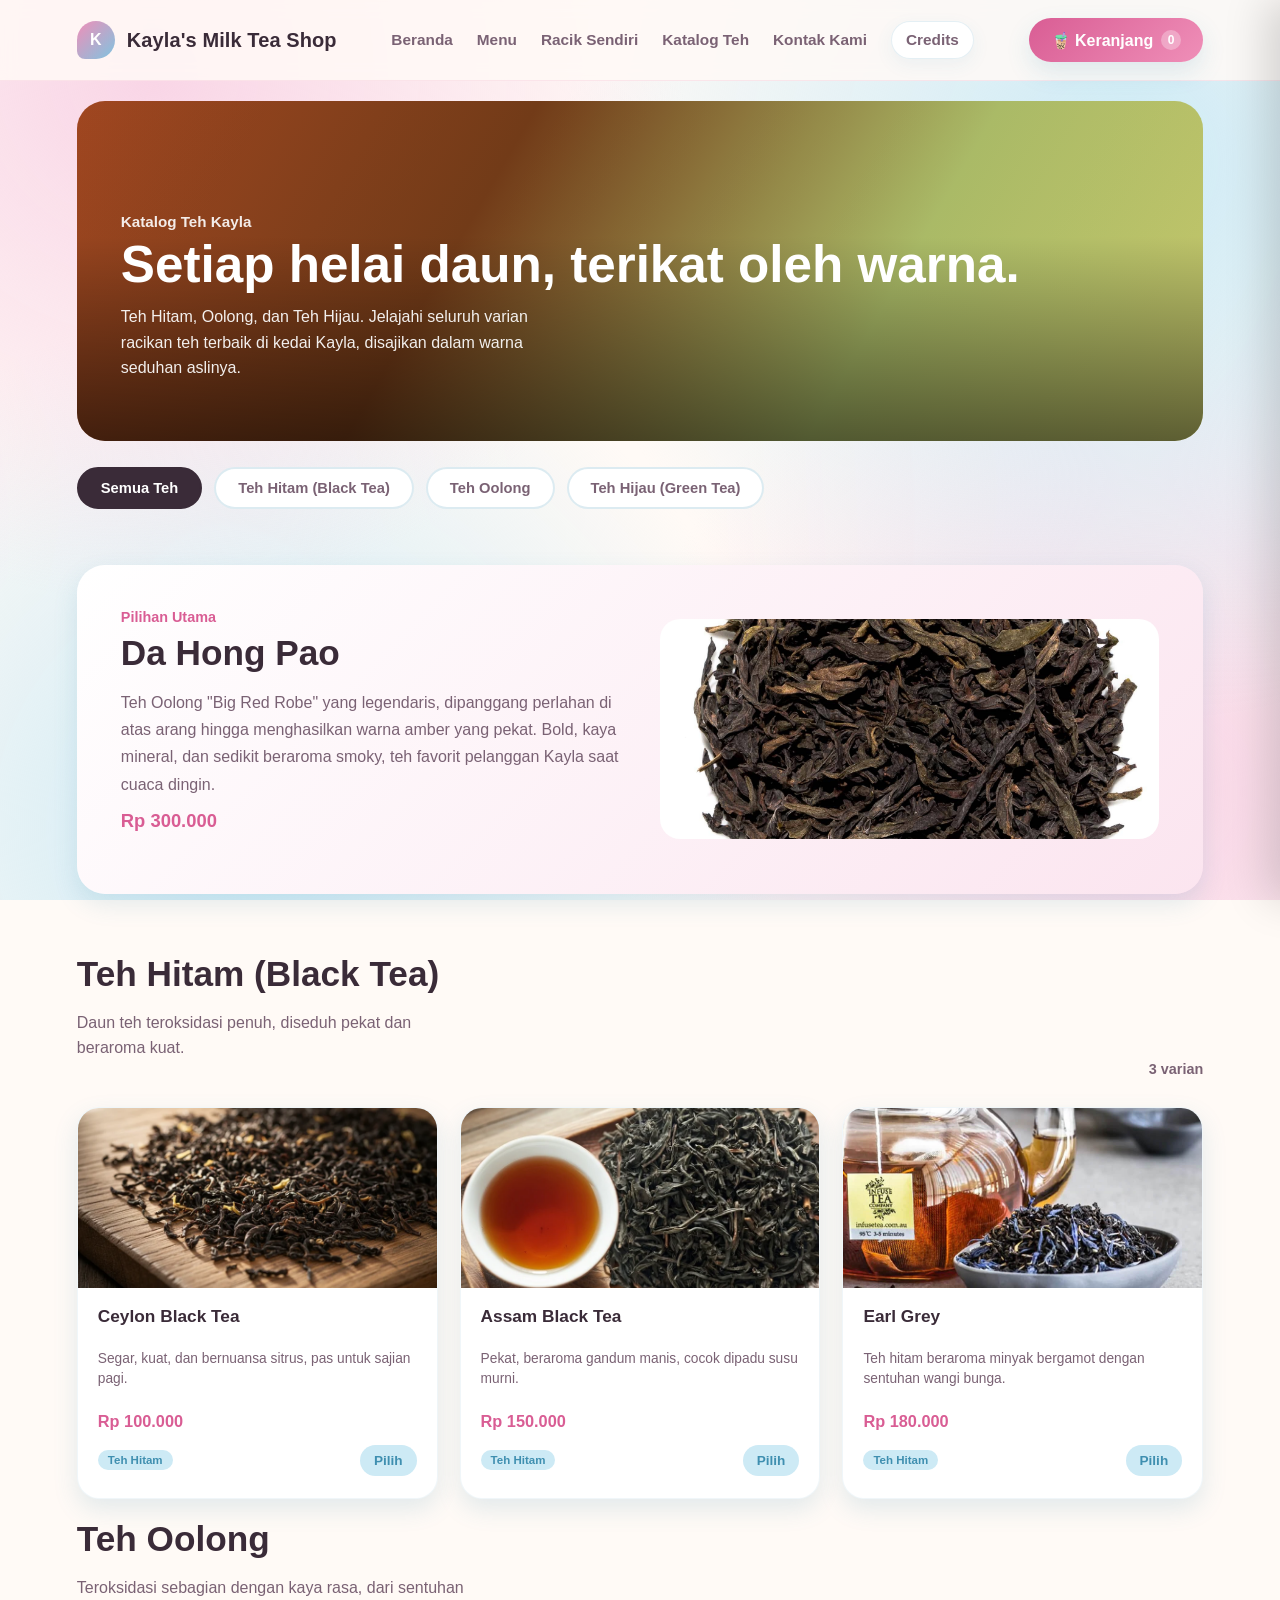
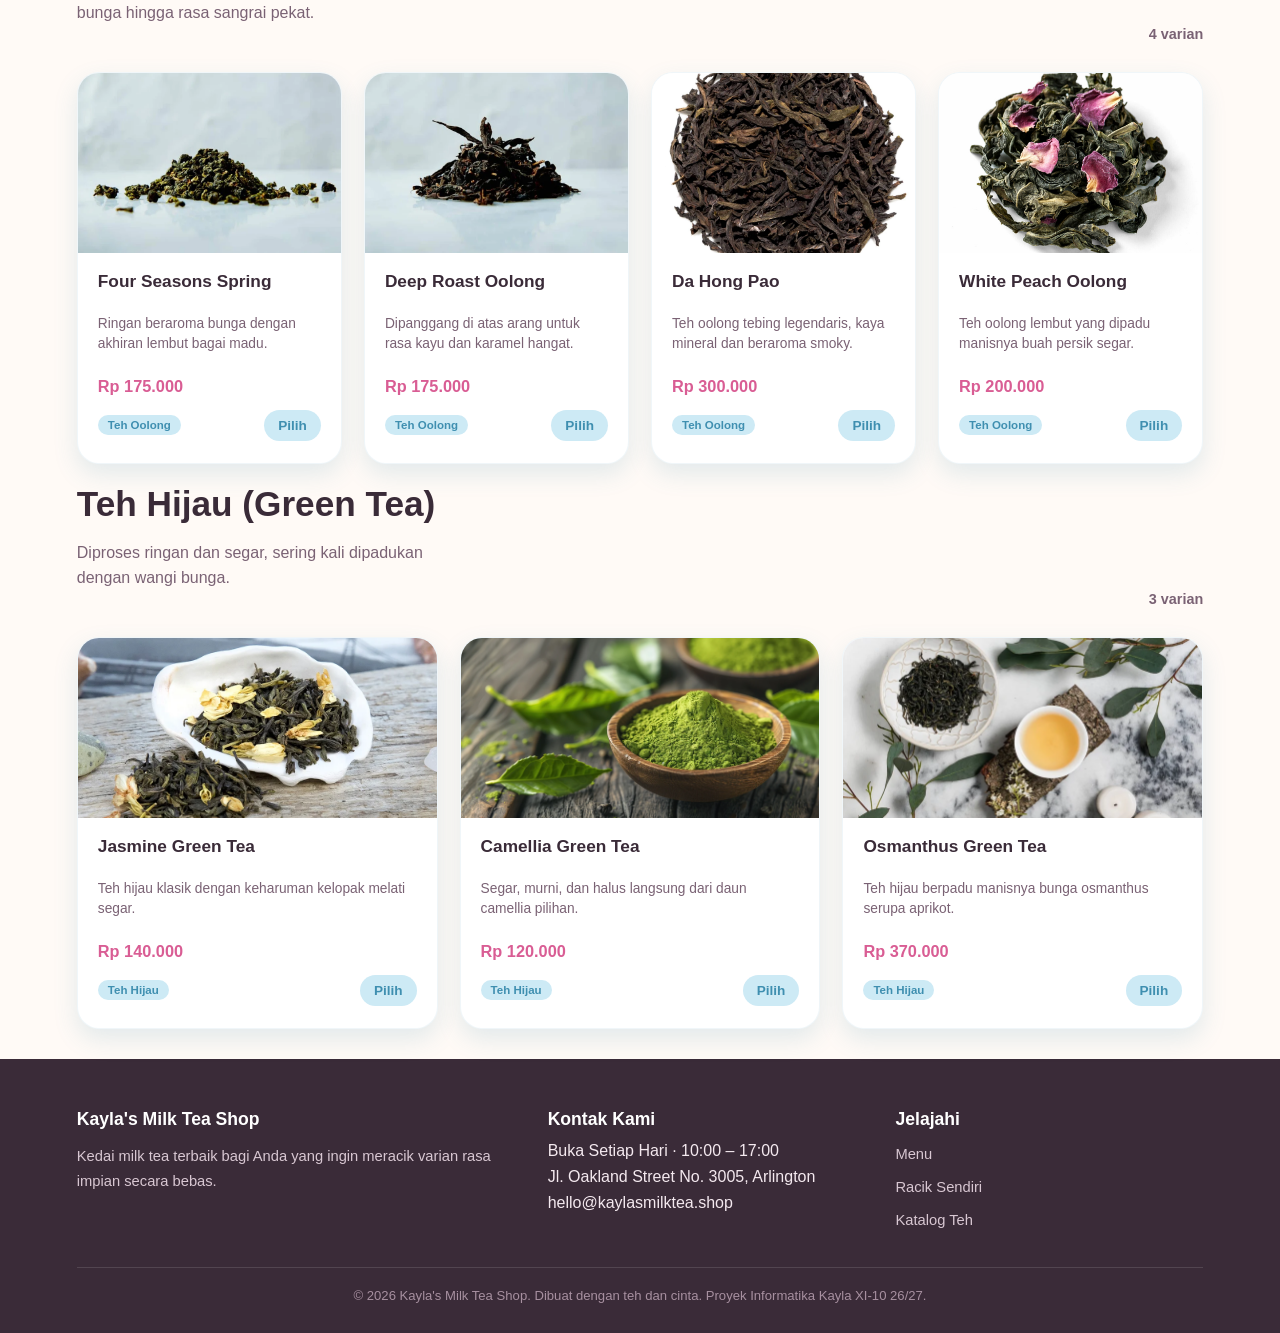
==== commit 52fdbbb0: "Add files via upload" ====
--- a/catalogue.html
+++ b/catalogue.html
@@ -924,13 +924,6 @@
             saat cuaca dingin.
           </p>
           <div class="spotlight-price" id="spotlightPrice"></div>
-          <button
-            class="add-btn"
-            style="padding: 12px 22px; font-size: 0.9rem"
-            data-name="Da Hong Pao"
-          >
-            Tambah ke Keranjang
-          </button>
         </div>
         <img
           class="spotlight-swatch"
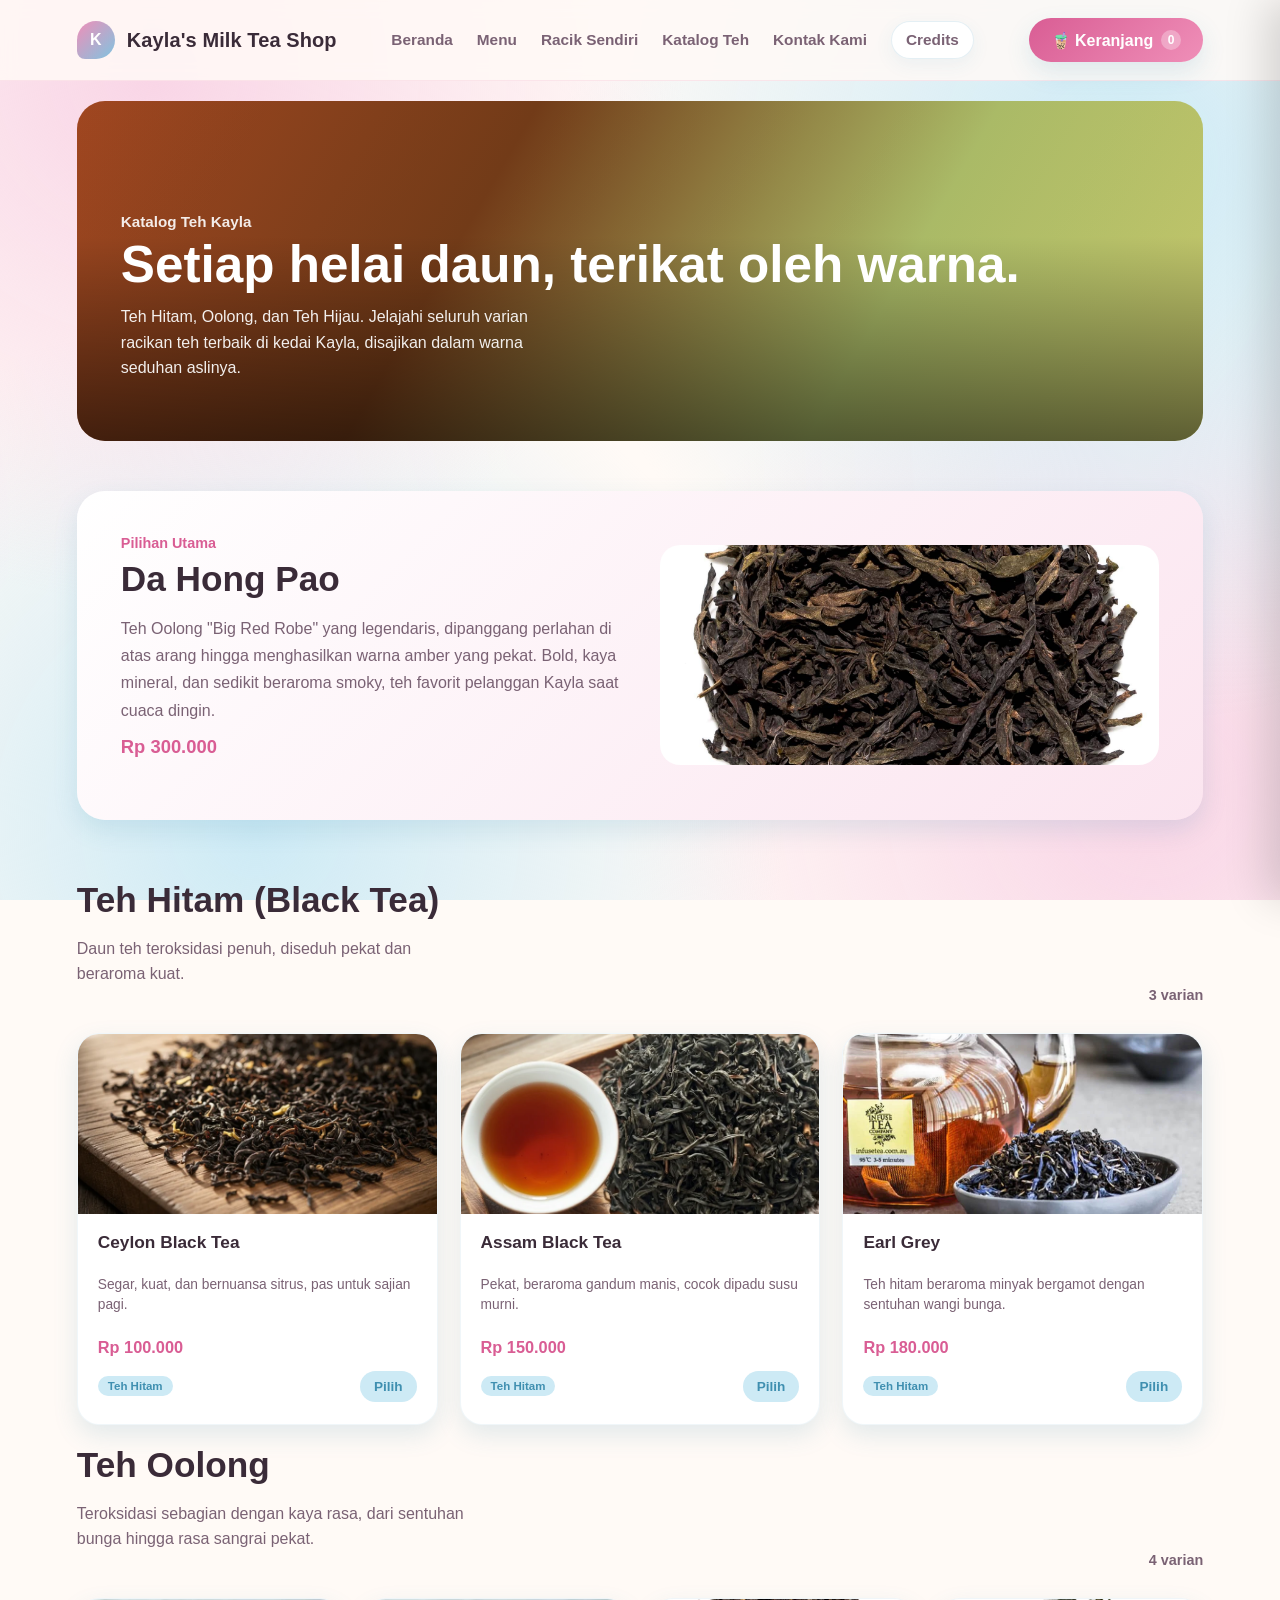
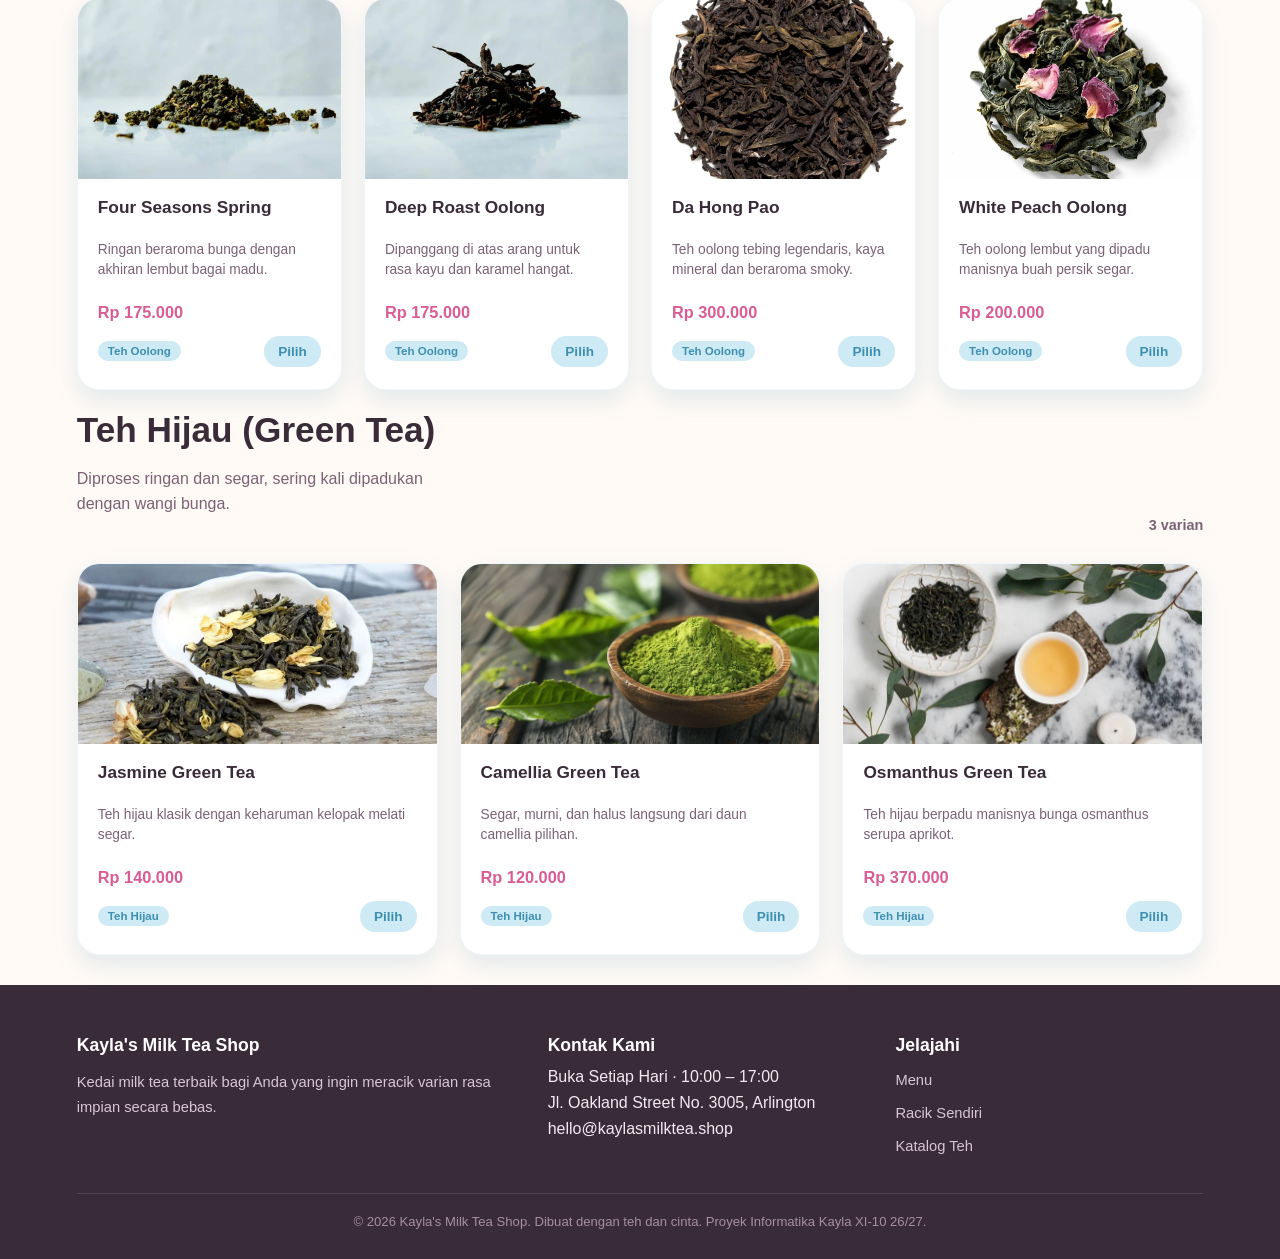
==== commit 6b61564e: "Add files via upload" ====
--- a/catalogue.html
+++ b/catalogue.html
@@ -899,17 +899,6 @@
           terbaik di kedai Kayla, disajikan dalam warna seduhan aslinya.
         </p>
       </div>
-    </div>
-
-    <div class="cat-strip" id="catStrip">
-      <button class="cat-chip active" data-target="all">Semua Teh</button>
-      <button class="cat-chip" data-target="black">
-        Teh Hitam (Black Tea)
-      </button>
-      <button class="cat-chip" data-target="oolong">Teh Oolong</button>
-      <button class="cat-chip" data-target="green">
-        Teh Hijau (Green Tea)
-      </button>
     </div>
 
     <section>
